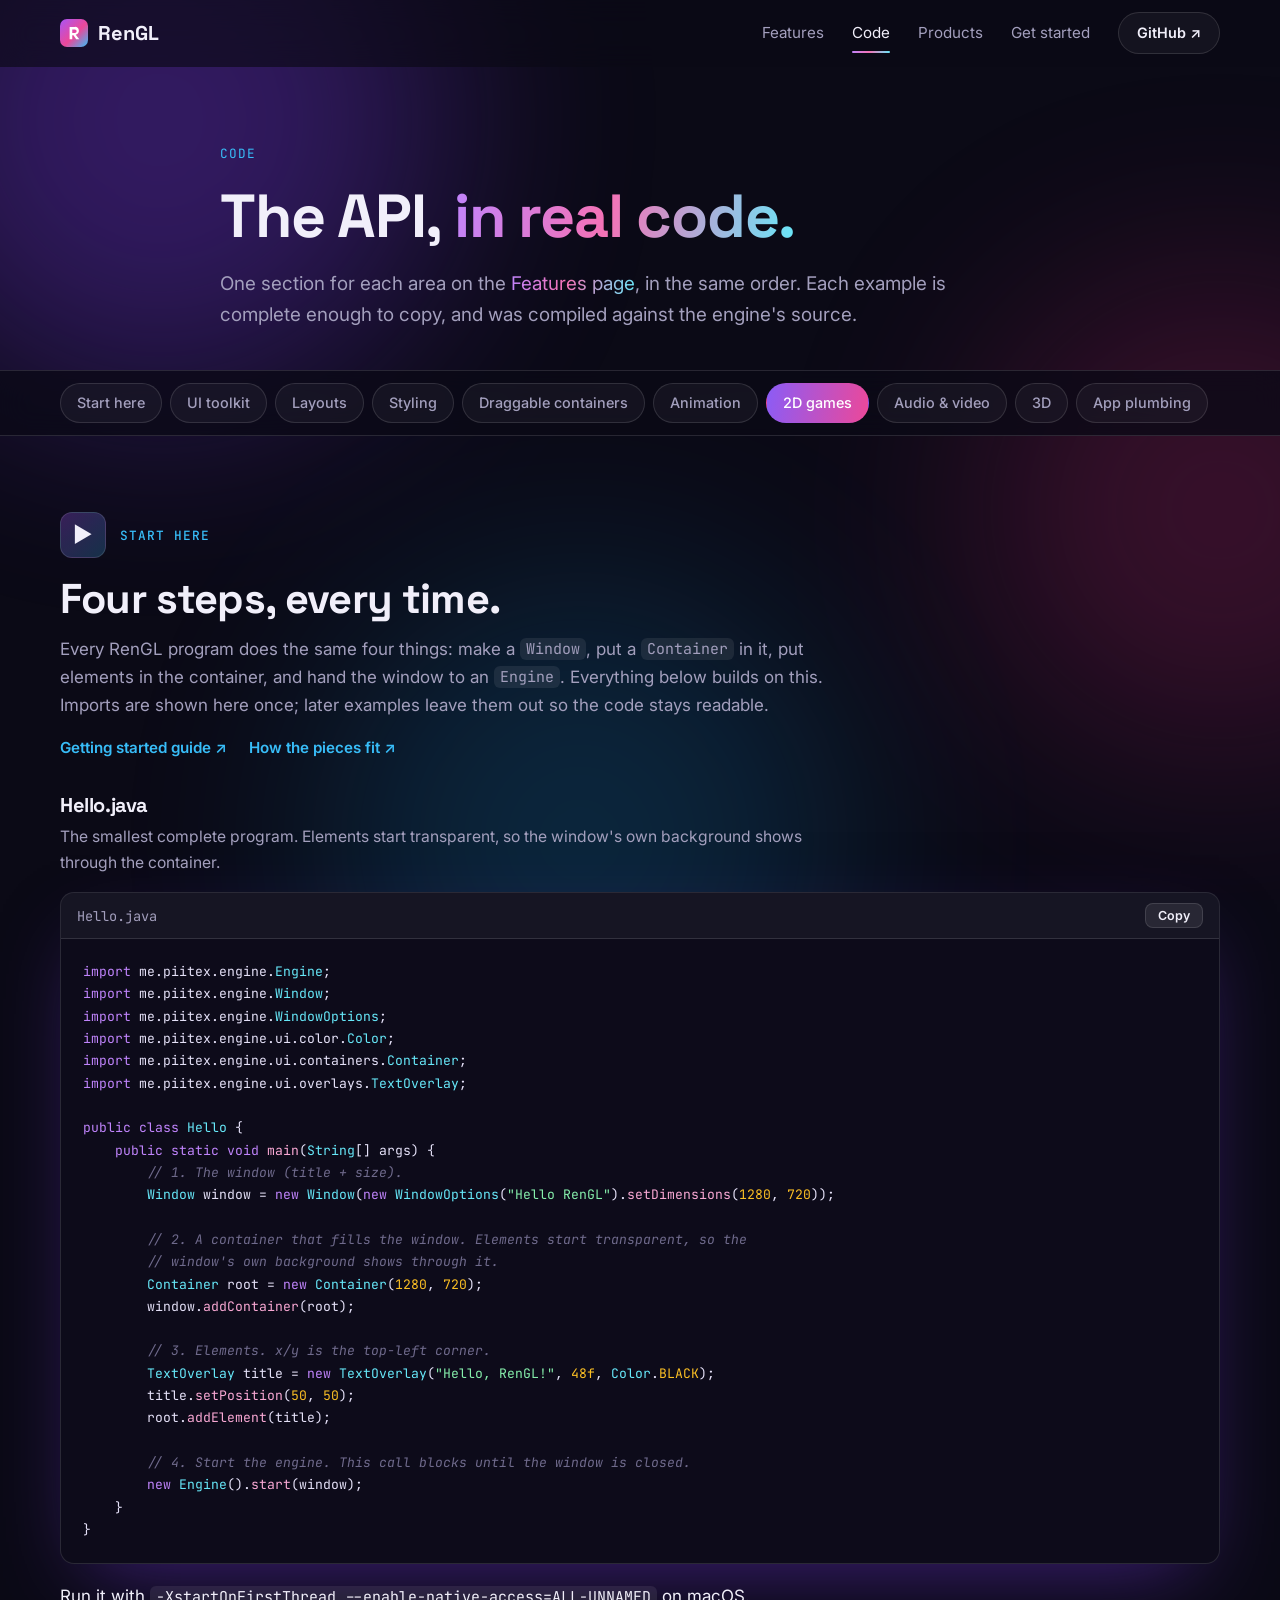
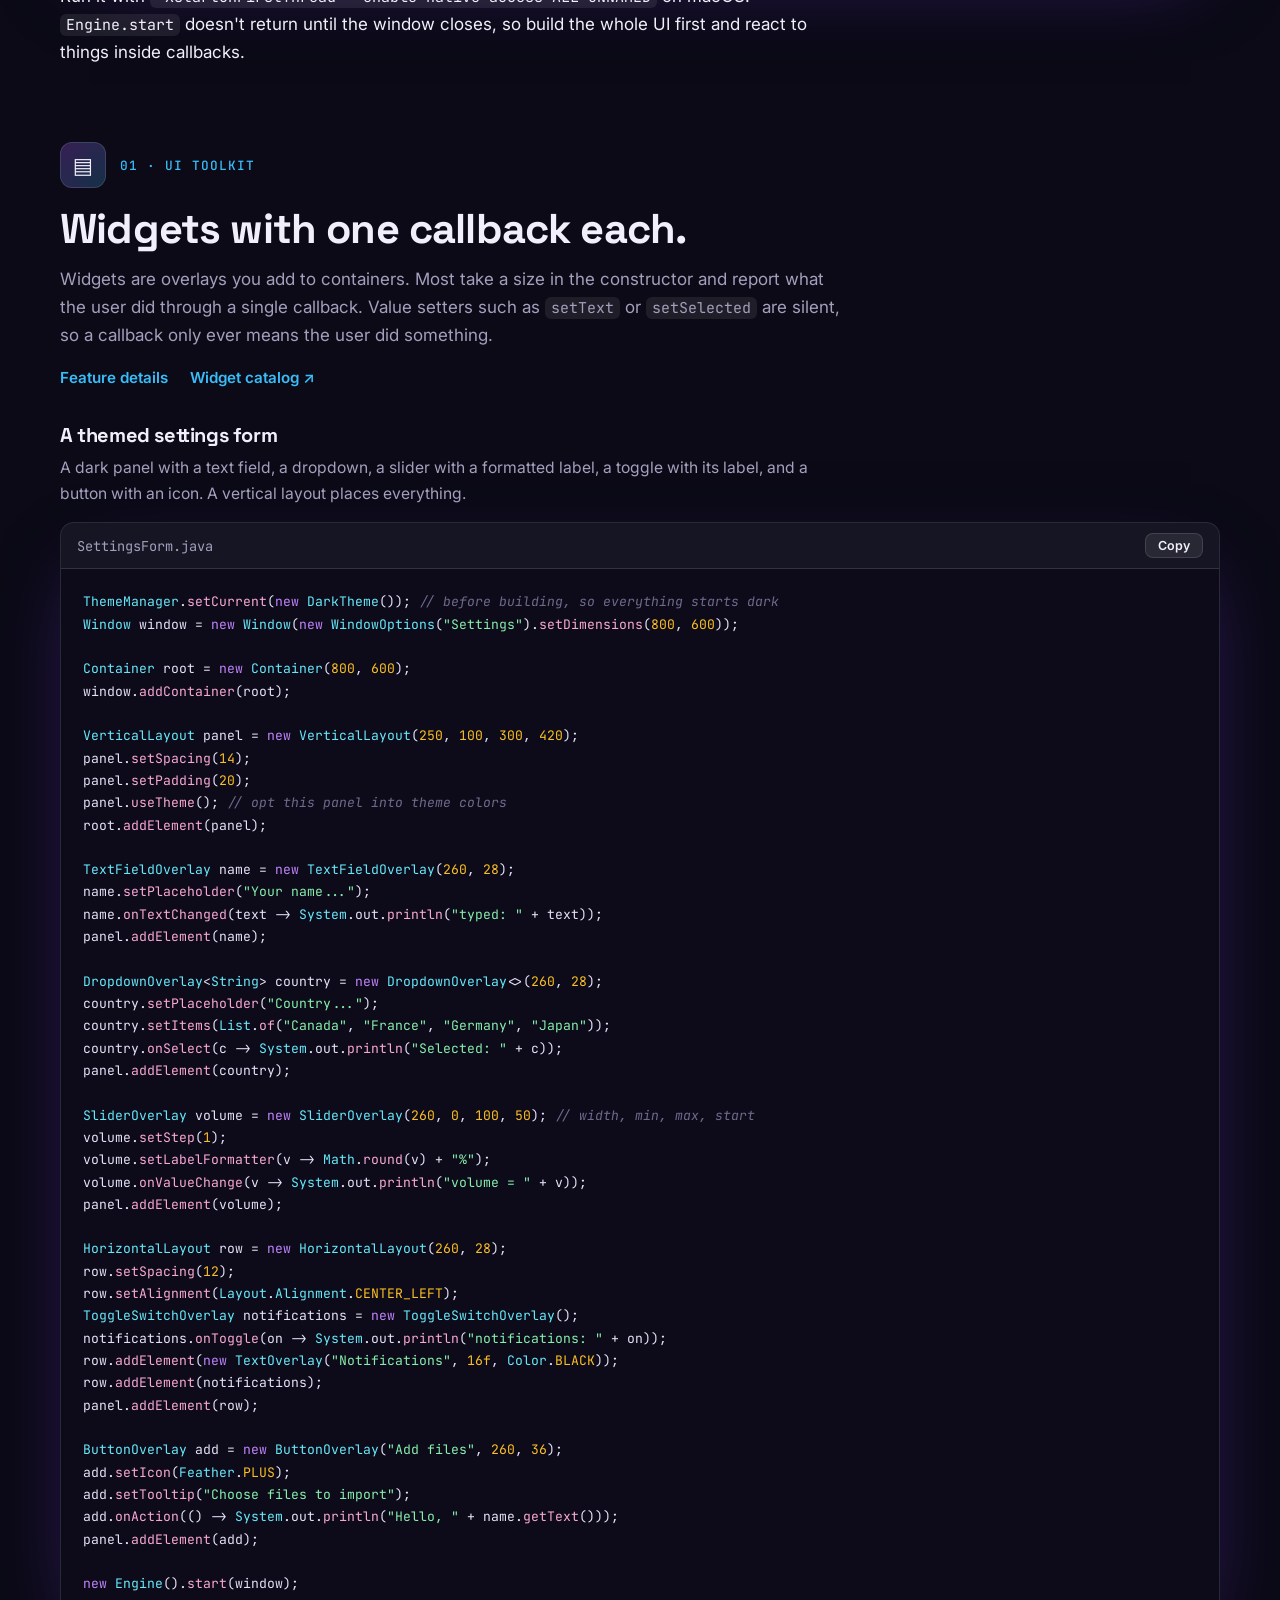
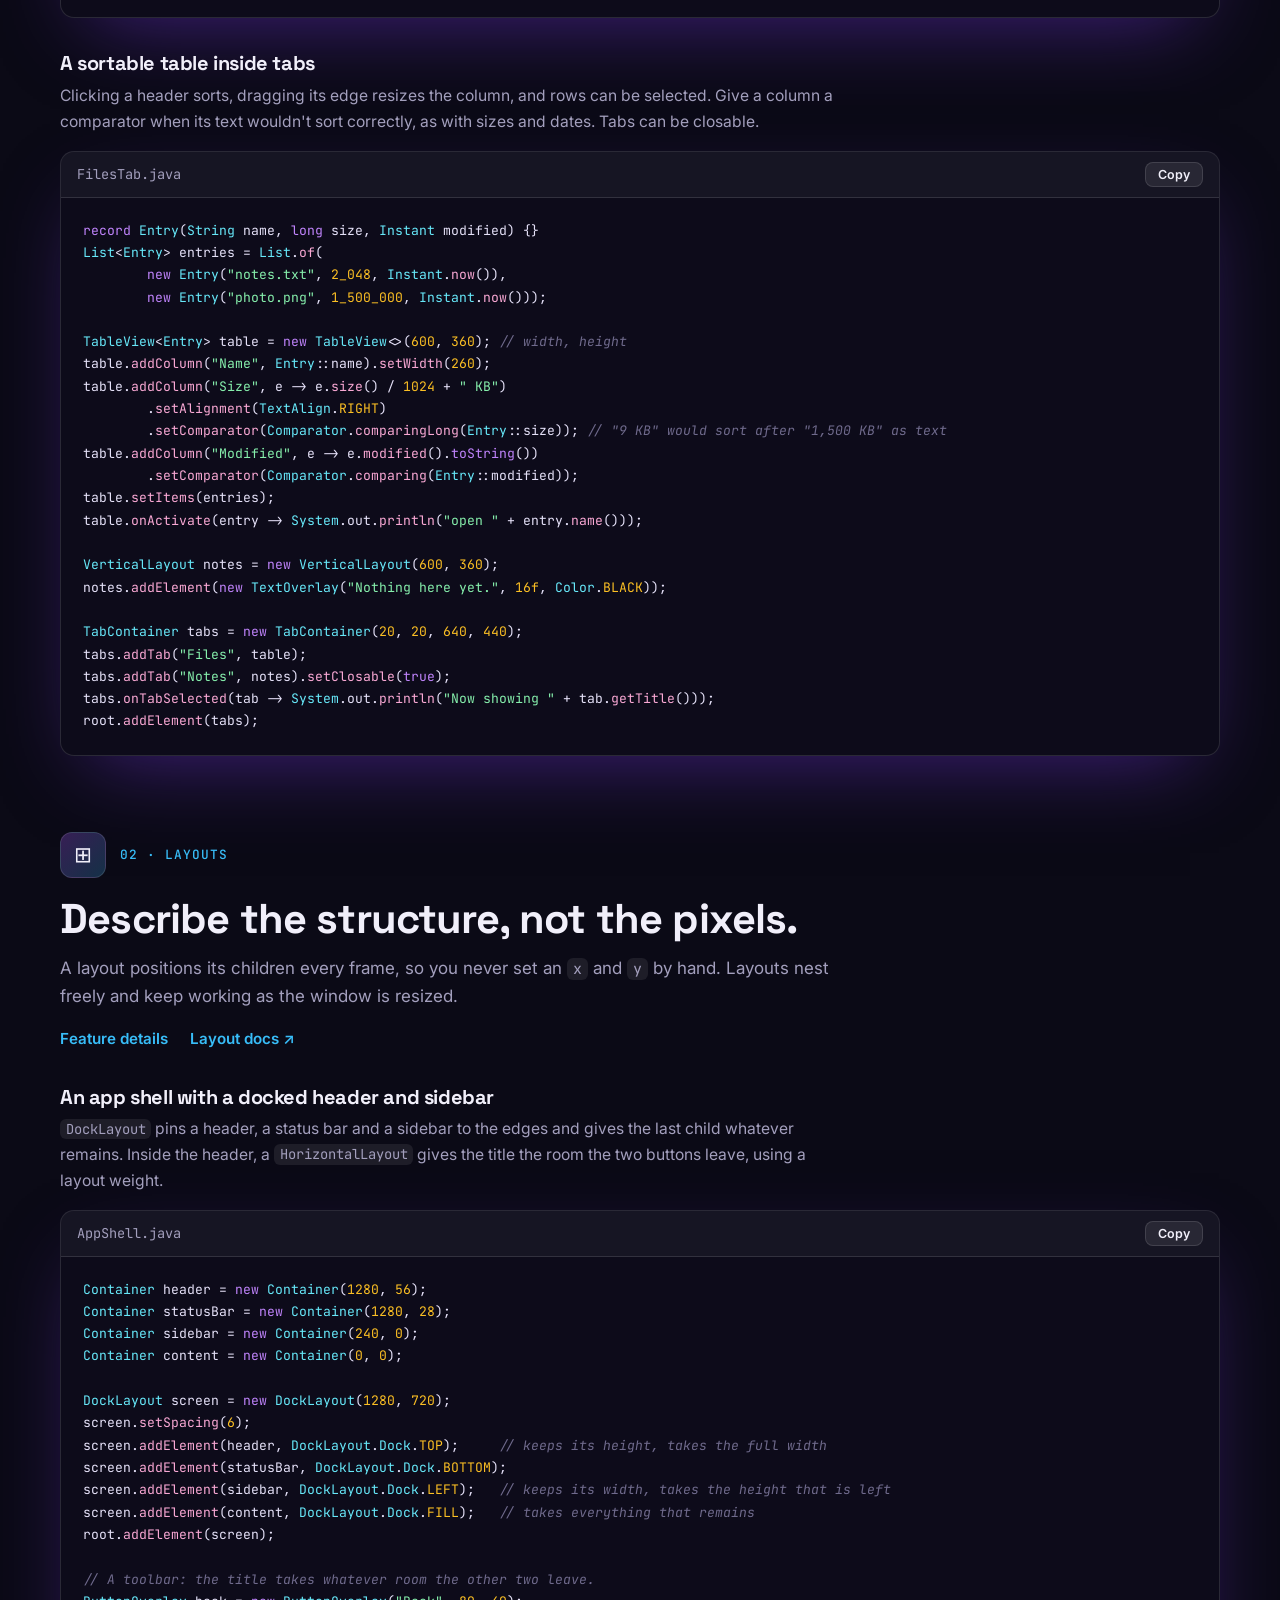
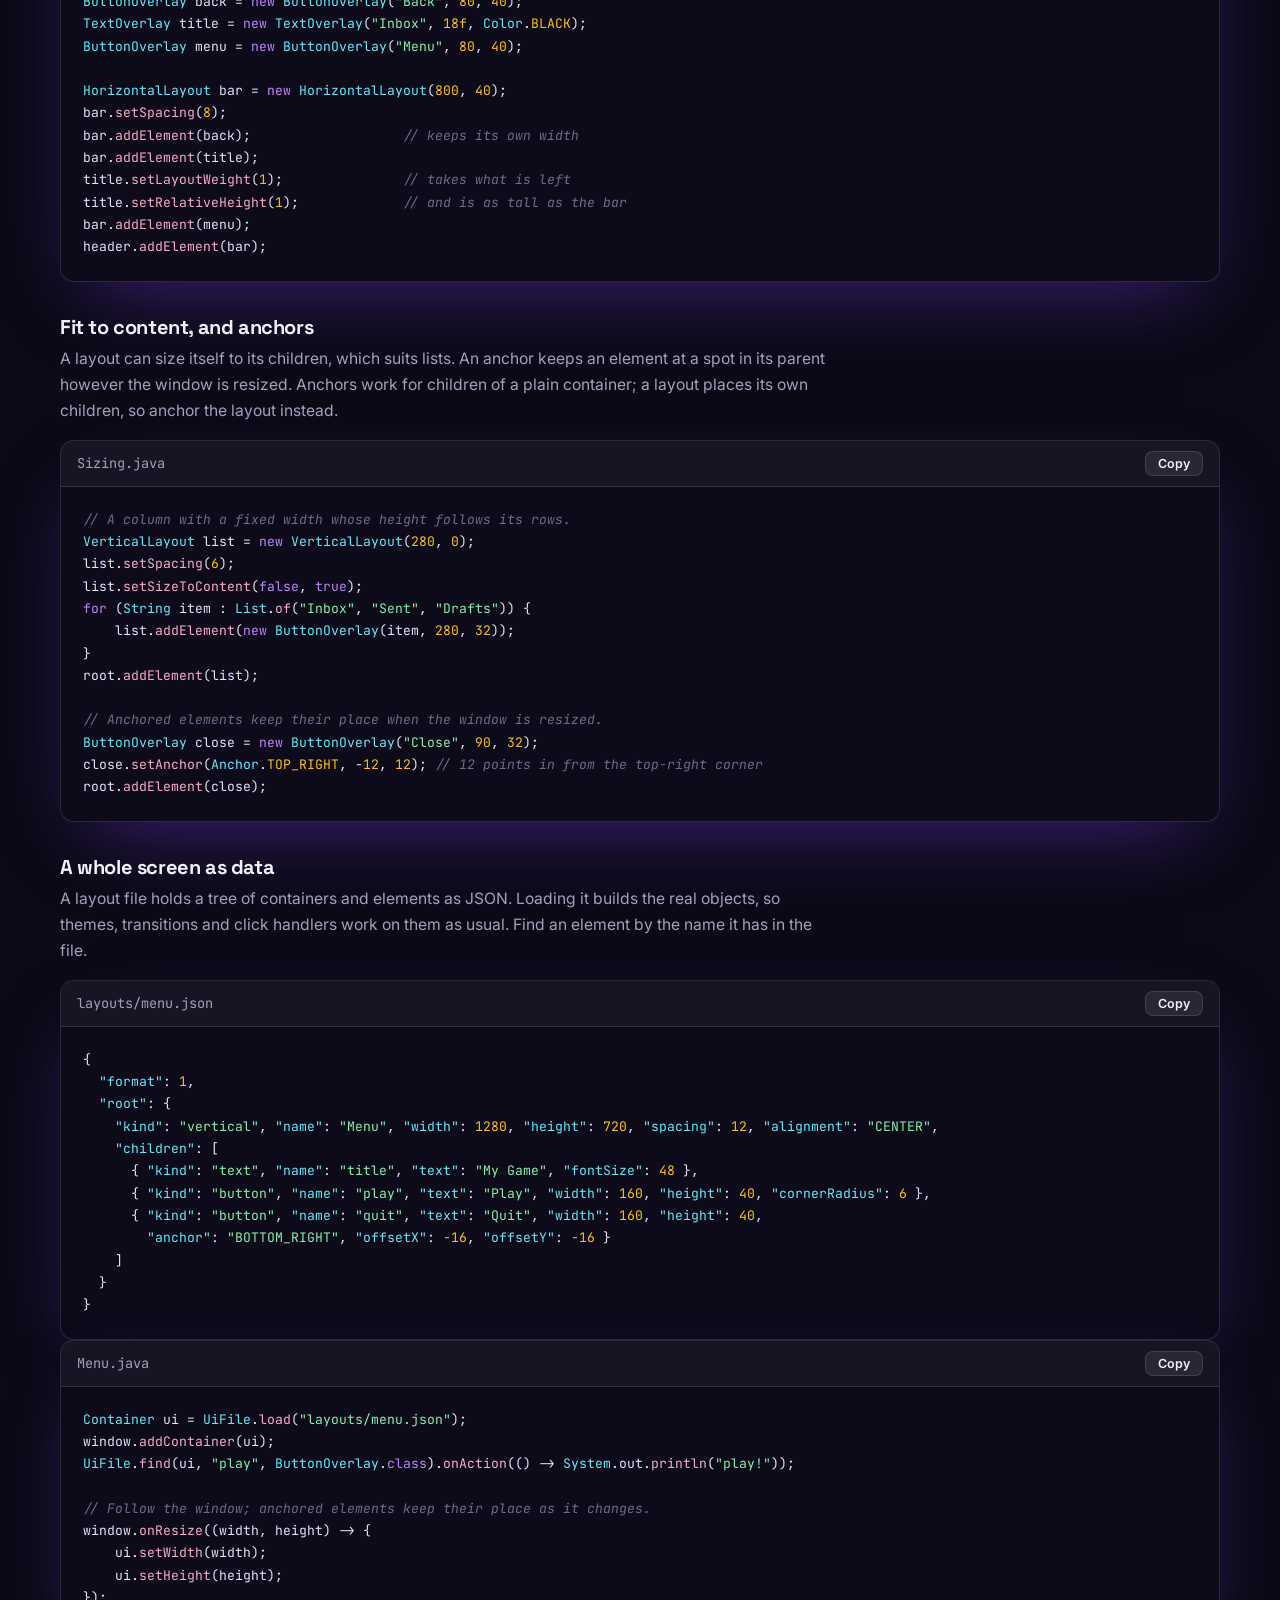
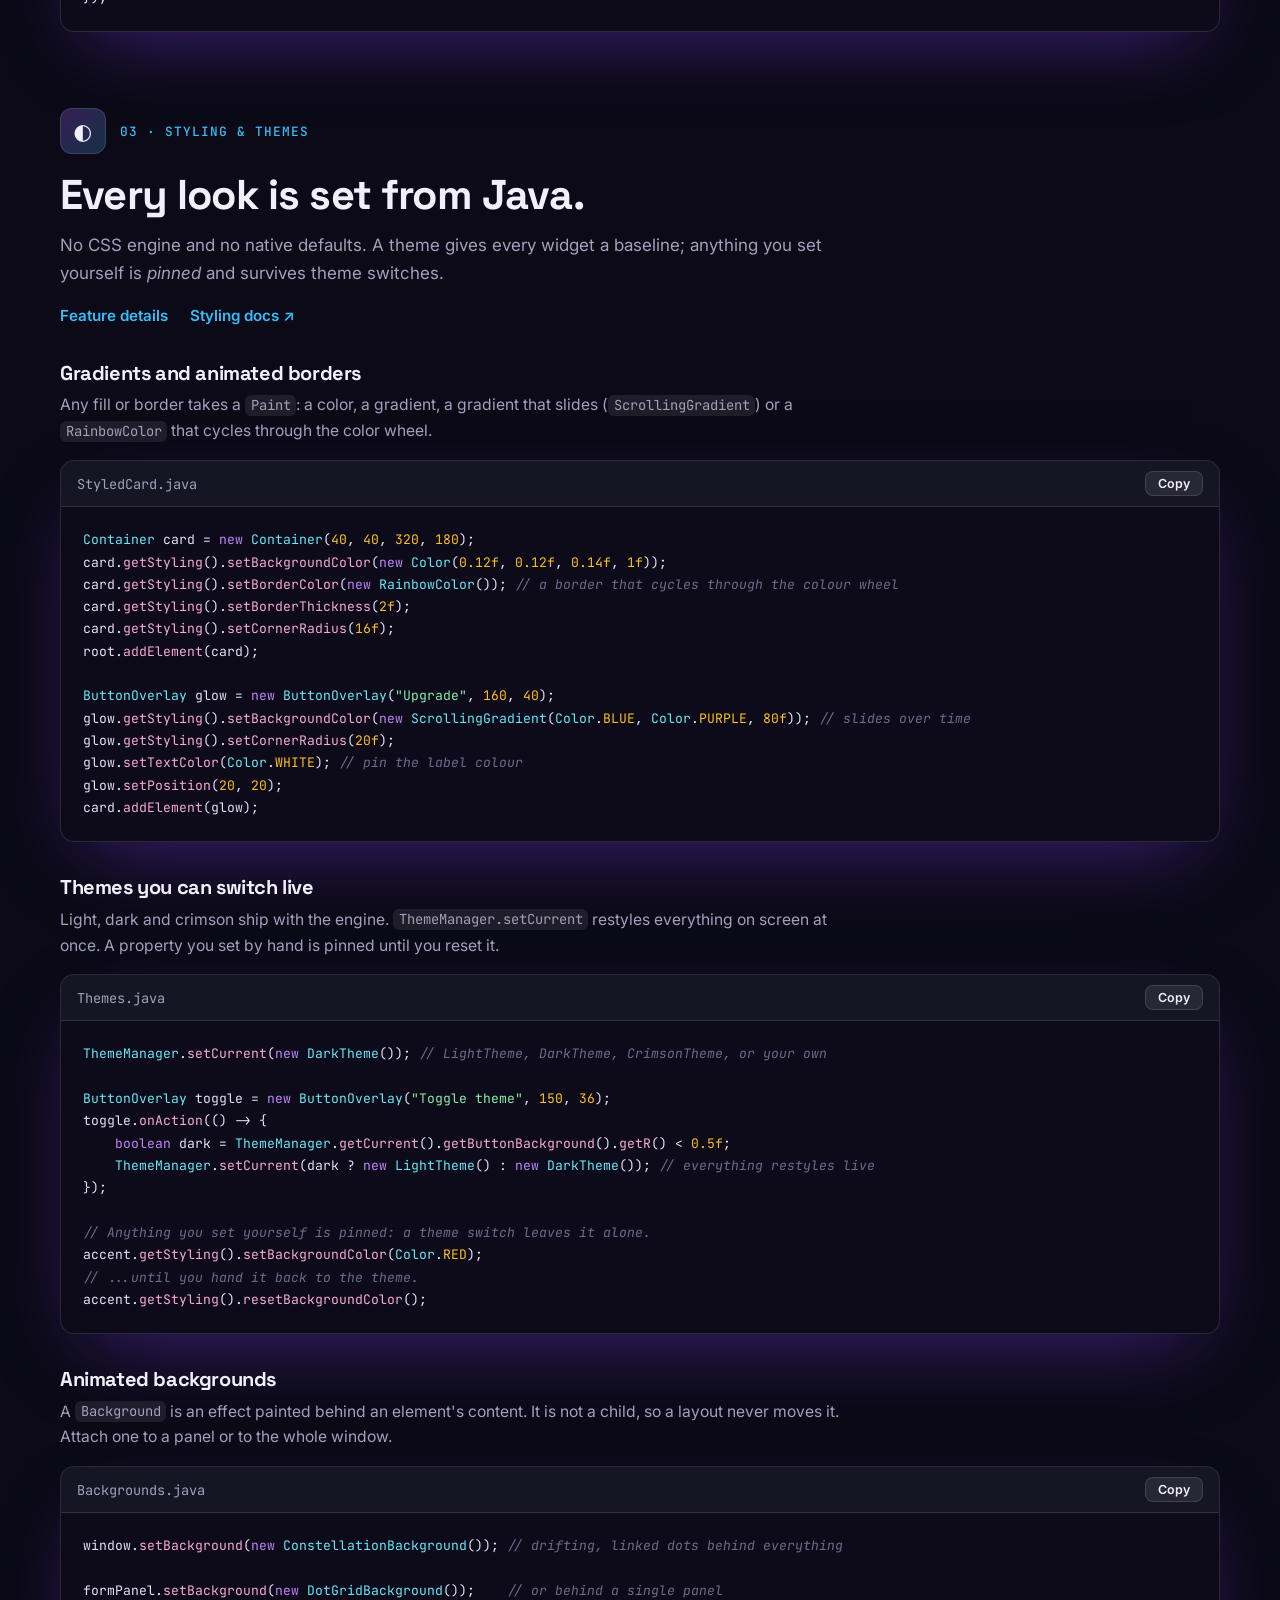
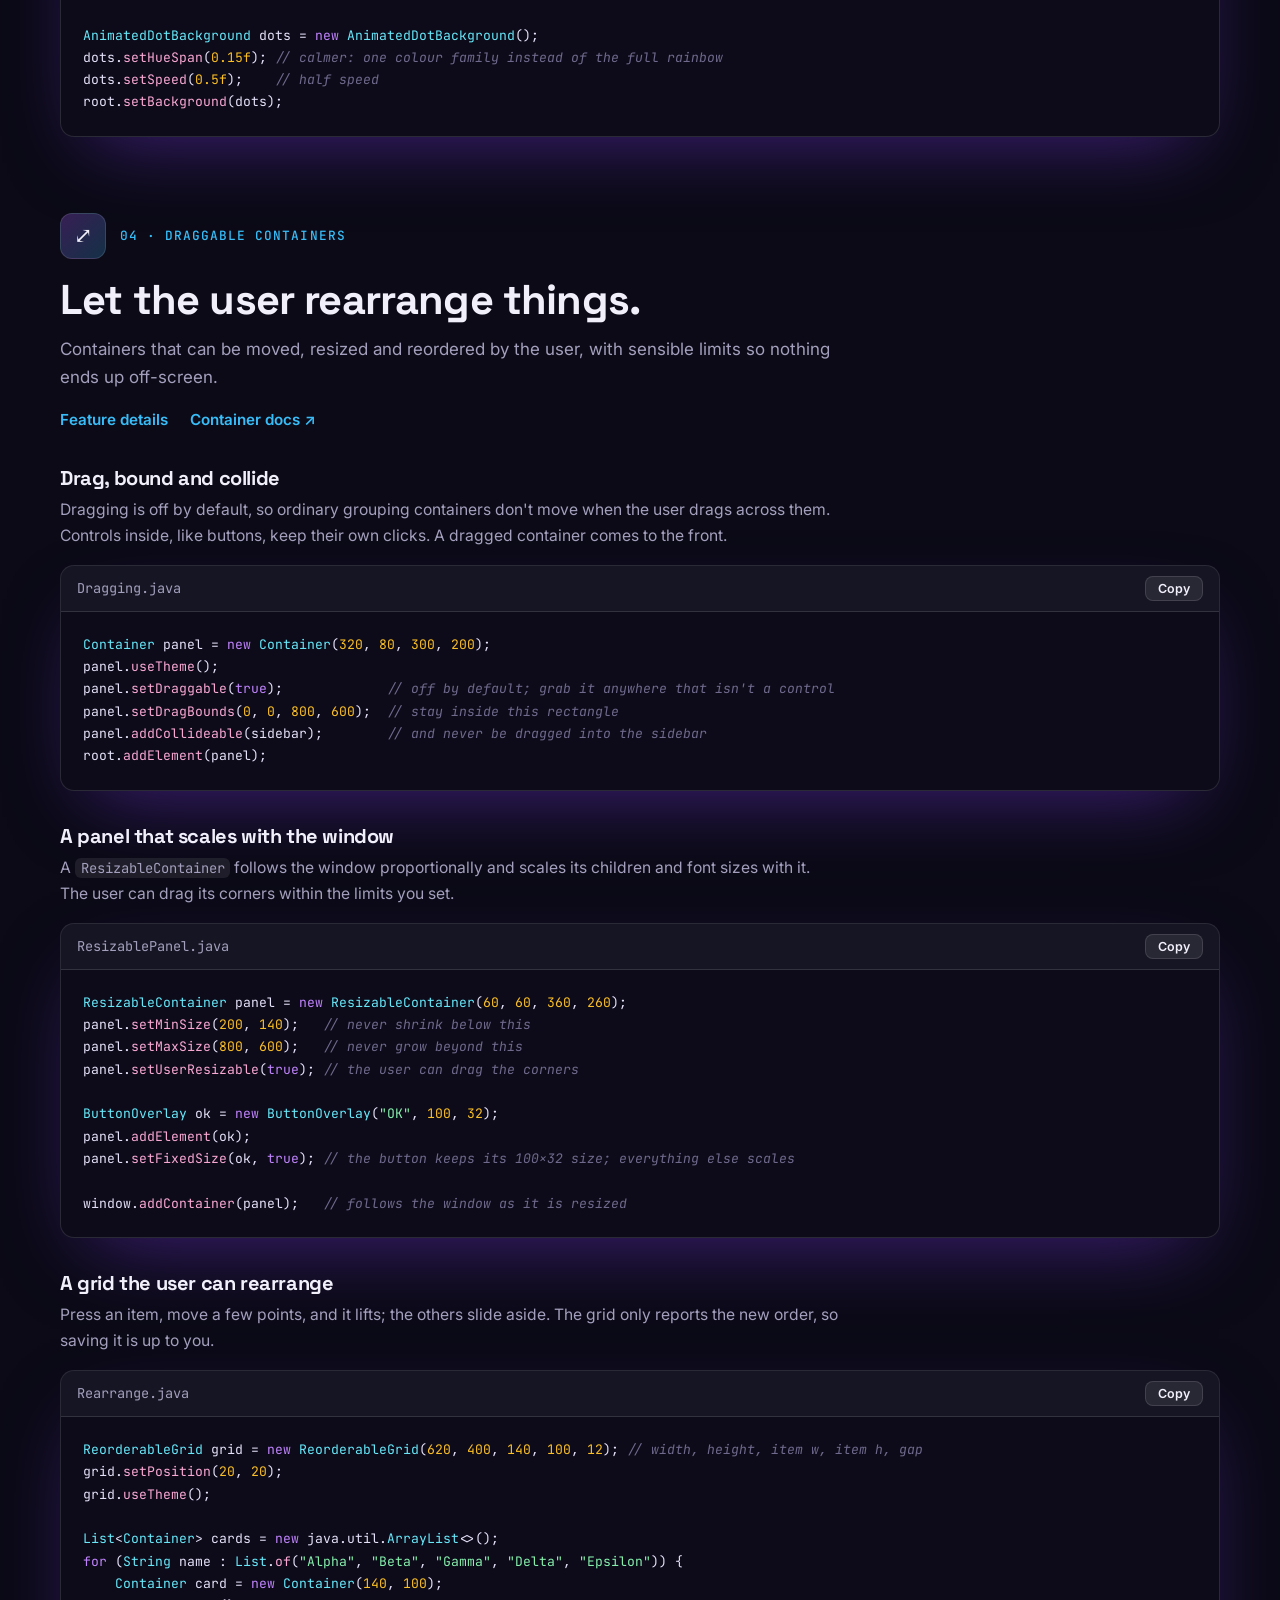
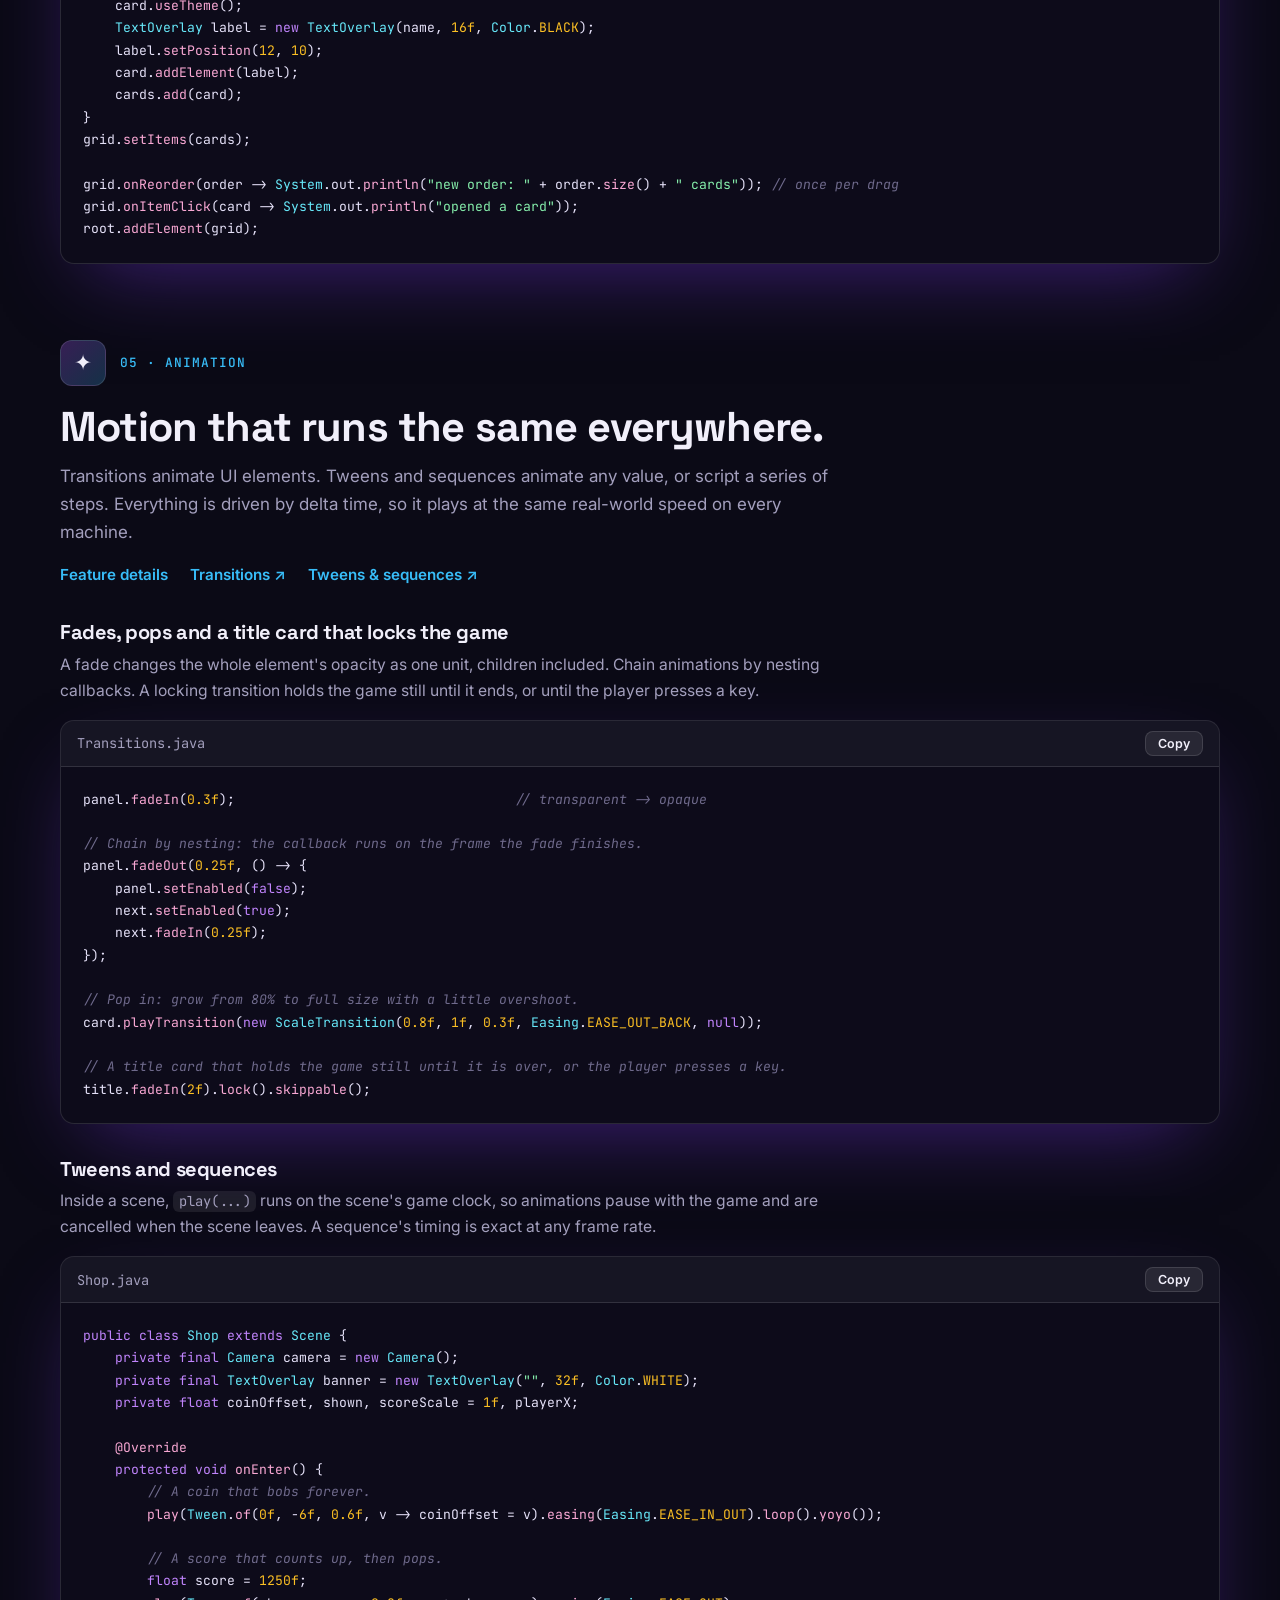
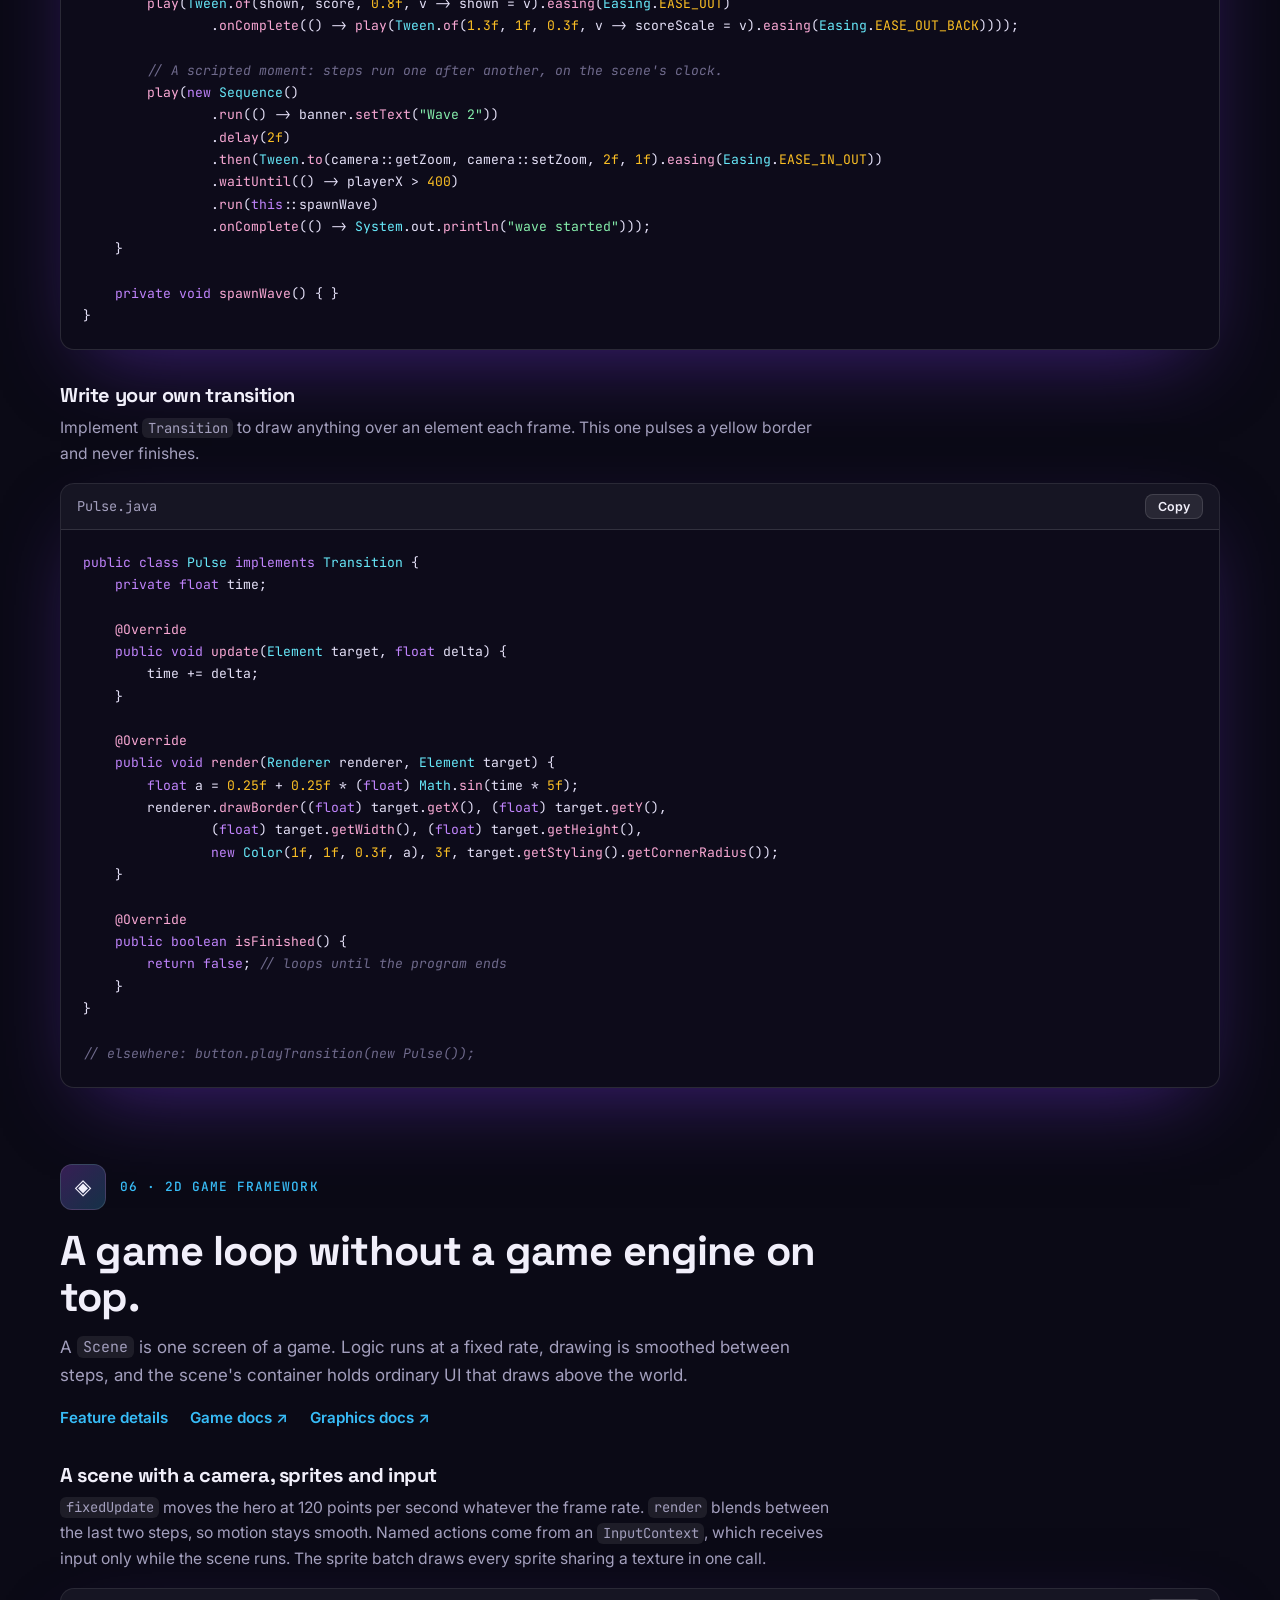
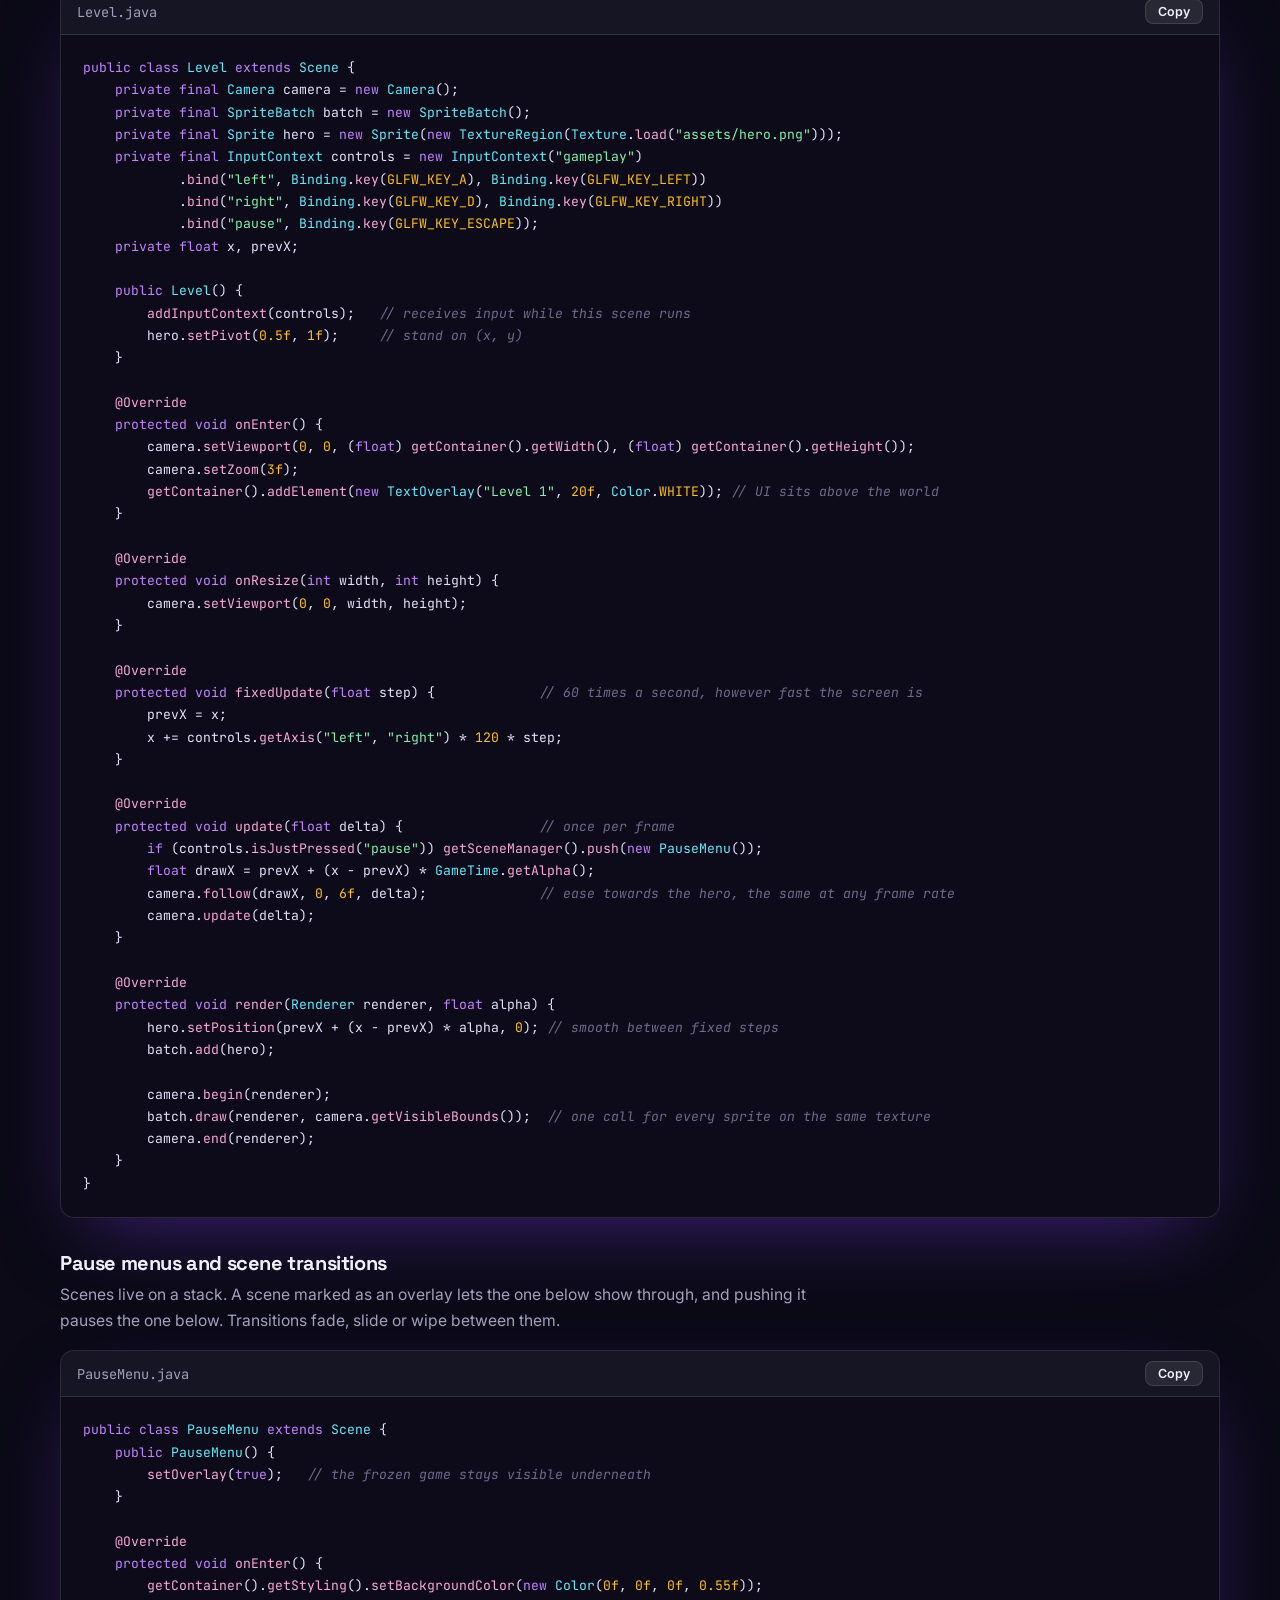
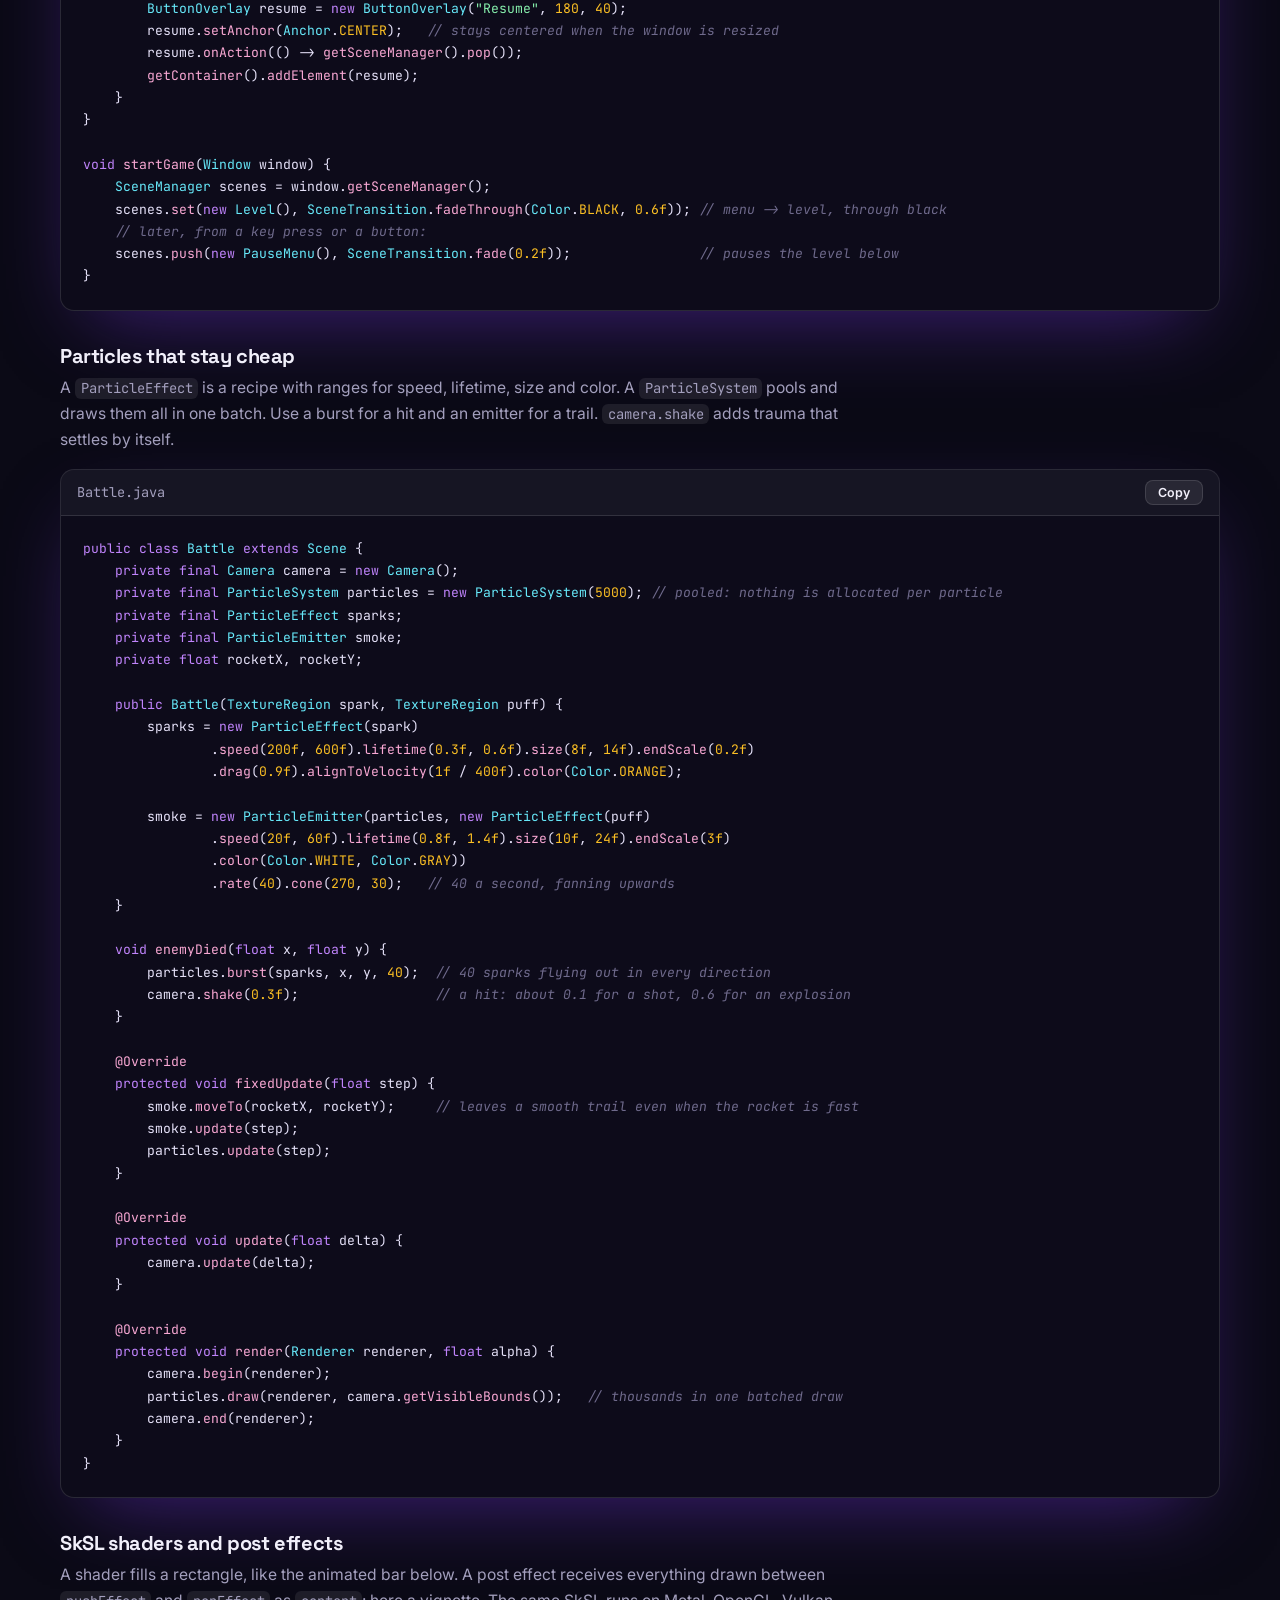
==== code.html @ 3e4c50c8 "Add RenGL website" ====
<!doctype html>
<html lang="en">
<head>
  <meta charset="utf-8">
  <meta name="viewport" content="width=device-width, initial-scale=1">
  <title>Code – RenGL</title>
  <meta name="description" content="Detailed Java examples for every RenGL feature: forms, layouts, styling, animation, 2D games, audio and video, 3D, physics and app plumbing.">
  <meta name="theme-color" content="#0b0a16">
  <meta property="og:title" content="RenGL code examples">
  <meta property="og:description" content="Copy-ready Java for every RenGL feature, in the same order as the Features page.">
  <meta property="og:image" content="assets/img/hero-poster.jpg">
  <link rel="icon" href="assets/favicon.svg" type="image/svg+xml">
  <link rel="preconnect" href="https://fonts.googleapis.com">
  <link rel="preconnect" href="https://fonts.gstatic.com" crossorigin>
  <link href="https://fonts.googleapis.com/css2?family=Inter:wght@400;500;600&family=Space+Grotesk:wght@500;600;700&family=JetBrains+Mono:wght@400;500&display=swap" rel="stylesheet">
  <link rel="stylesheet" href="css/style.css">
</head>
<body>
  <script src="js/layout.js"></script>
  <noscript><nav class="wrap noscript-nav"><a href="index.html">Home</a><a href="features.html">Features</a><a href="code.html">Code</a><a href="products.html">Products</a></nav></noscript>
  <div class="bg-glow" aria-hidden="true"><span></span><span></span><span></span></div>

  <main>
    <header class="wrap page-head reveal">
      <p class="eyebrow">Code</p>
      <h1>The API, <span class="grad">in real code.</span></h1>
      <p class="lead">One section for each area on the <a href="features.html" class="grad">Features page</a>, in the same order. Each example is complete enough to copy, and was compiled against the engine's source.</p>
    </header>

    <nav class="chipnav" aria-label="Jump to an example">
      <div class="wrap chips">
        <a href="#hello">Start here</a>
        <a href="#ui">UI toolkit</a>
        <a href="#layouts">Layouts</a>
        <a href="#styling">Styling</a>
        <a href="#containers">Draggable containers</a>
        <a href="#animation">Animation</a>
        <a href="#game">2D games</a>
        <a href="#media">Audio &amp; video</a>
        <a href="#3d">3D</a>
        <a href="#app">App plumbing</a>
      </div>
    </nav>

    <div class="wrap">

      <!-- 00 Hello -->
      <section class="doc-section" id="hello">
        <div class="doc-head reveal">
          <div class="feature-top"><span class="ico">▶</span><span class="feature-num">START HERE</span></div>
          <h2>Four steps, every time.</h2>
          <p>Every RenGL program does the same four things: make a <code>Window</code>, put a <code>Container</code> in it, put elements in the container, and hand the window to an <code>Engine</code>. Everything below builds on this. Imports are shown here once; later examples leave them out so the code stays readable.</p>
          <div class="doc-links">
            <a href="https://github.com/piitex/RenGL/blob/main/docs/getting-started.md" target="_blank" rel="noopener">Getting started guide ↗</a>
            <a href="https://github.com/piitex/RenGL/blob/main/docs/architecture.md" target="_blank" rel="noopener">How the pieces fit ↗</a>
          </div>
        </div>
        <div class="example">
          <h3>Hello.java</h3>
          <p class="ex-desc">The smallest complete program. Elements start transparent, so the window's own background shows through the container.</p>
          <div class="code reveal">
            <div class="code-bar"><span>Hello.java</span><button class="copy" type="button" data-copy="#hello-code">Copy</button></div>
<pre><code id="hello-code" class="language-java">import me.piitex.engine.Engine;
import me.piitex.engine.Window;
import me.piitex.engine.WindowOptions;
import me.piitex.engine.ui.color.Color;
import me.piitex.engine.ui.containers.Container;
import me.piitex.engine.ui.overlays.TextOverlay;

public class Hello {
    public static void main(String[] args) {
        // 1. The window (title + size).
        Window window = new Window(new WindowOptions("Hello RenGL").setDimensions(1280, 720));

        // 2. A container that fills the window. Elements start transparent, so the
        // window's own background shows through it.
        Container root = new Container(1280, 720);
        window.addContainer(root);

        // 3. Elements. x/y is the top-left corner.
        TextOverlay title = new TextOverlay("Hello, RenGL!", 48f, Color.BLACK);
        title.setPosition(50, 50);
        root.addElement(title);

        // 4. Start the engine. This call blocks until the window is closed.
        new Engine().start(window);
    }
}</code></pre>
          </div>
        </div>
        <p class="ex-desc" style="margin-top:18px;max-width:780px">Run it with <code>-XstartOnFirstThread --enable-native-access=ALL-UNNAMED</code> on macOS. <code>Engine.start</code> doesn't return until the window closes, so build the whole UI first and react to things inside callbacks.</p>
      </section>

      <!-- 01 UI -->
      <section class="doc-section" id="ui">
        <div class="doc-head reveal">
          <div class="feature-top"><span class="ico">▤</span><span class="feature-num">01 · UI TOOLKIT</span></div>
          <h2>Widgets with one callback each.</h2>
          <p>Widgets are overlays you add to containers. Most take a size in the constructor and report what the user did through a single callback. Value setters such as <code>setText</code> or <code>setSelected</code> are silent, so a callback only ever means the user did something.</p>
          <div class="doc-links">
            <a href="features.html#ui">Feature details</a>
            <a href="https://github.com/piitex/RenGL/blob/main/docs/overlays/README.md" target="_blank" rel="noopener">Widget catalog ↗</a>
          </div>
        </div>
        <div class="example">
          <h3>A themed settings form</h3>
          <p class="ex-desc">A dark panel with a text field, a dropdown, a slider with a formatted label, a toggle with its label, and a button with an icon. A vertical layout places everything.</p>
          <div class="code reveal">
            <div class="code-bar"><span>SettingsForm.java</span><button class="copy" type="button" data-copy="#ui_form">Copy</button></div>
<pre><code id="ui_form" class="language-java">ThemeManager.setCurrent(new DarkTheme()); // before building, so everything starts dark
Window window = new Window(new WindowOptions("Settings").setDimensions(800, 600));

Container root = new Container(800, 600);
window.addContainer(root);

VerticalLayout panel = new VerticalLayout(250, 100, 300, 420);
panel.setSpacing(14);
panel.setPadding(20);
panel.useTheme(); // opt this panel into theme colors
root.addElement(panel);

TextFieldOverlay name = new TextFieldOverlay(260, 28);
name.setPlaceholder("Your name...");
name.onTextChanged(text -&gt; System.out.println("typed: " + text));
panel.addElement(name);

DropdownOverlay&lt;String&gt; country = new DropdownOverlay&lt;&gt;(260, 28);
country.setPlaceholder("Country...");
country.setItems(List.of("Canada", "France", "Germany", "Japan"));
country.onSelect(c -&gt; System.out.println("Selected: " + c));
panel.addElement(country);

SliderOverlay volume = new SliderOverlay(260, 0, 100, 50); // width, min, max, start
volume.setStep(1);
volume.setLabelFormatter(v -&gt; Math.round(v) + "%");
volume.onValueChange(v -&gt; System.out.println("volume = " + v));
panel.addElement(volume);

HorizontalLayout row = new HorizontalLayout(260, 28);
row.setSpacing(12);
row.setAlignment(Layout.Alignment.CENTER_LEFT);
ToggleSwitchOverlay notifications = new ToggleSwitchOverlay();
notifications.onToggle(on -&gt; System.out.println("notifications: " + on));
row.addElement(new TextOverlay("Notifications", 16f, Color.BLACK));
row.addElement(notifications);
panel.addElement(row);

ButtonOverlay add = new ButtonOverlay("Add files", 260, 36);
add.setIcon(Feather.PLUS);
add.setTooltip("Choose files to import");
add.onAction(() -&gt; System.out.println("Hello, " + name.getText()));
panel.addElement(add);

new Engine().start(window);</code></pre>
          </div>
        </div>
        <div class="example">
          <h3>A sortable table inside tabs</h3>
          <p class="ex-desc">Clicking a header sorts, dragging its edge resizes the column, and rows can be selected. Give a column a comparator when its text wouldn't sort correctly, as with sizes and dates. Tabs can be closable.</p>
          <div class="code reveal">
            <div class="code-bar"><span>FilesTab.java</span><button class="copy" type="button" data-copy="#ui_table">Copy</button></div>
<pre><code id="ui_table" class="language-java">record Entry(String name, long size, Instant modified) {}
List&lt;Entry&gt; entries = List.of(
        new Entry("notes.txt", 2_048, Instant.now()),
        new Entry("photo.png", 1_500_000, Instant.now()));

TableView&lt;Entry&gt; table = new TableView&lt;&gt;(600, 360); // width, height
table.addColumn("Name", Entry::name).setWidth(260);
table.addColumn("Size", e -&gt; e.size() / 1024 + " KB")
        .setAlignment(TextAlign.RIGHT)
        .setComparator(Comparator.comparingLong(Entry::size)); // "9 KB" would sort after "1,500 KB" as text
table.addColumn("Modified", e -&gt; e.modified().toString())
        .setComparator(Comparator.comparing(Entry::modified));
table.setItems(entries);
table.onActivate(entry -&gt; System.out.println("open " + entry.name()));

VerticalLayout notes = new VerticalLayout(600, 360);
notes.addElement(new TextOverlay("Nothing here yet.", 16f, Color.BLACK));

TabContainer tabs = new TabContainer(20, 20, 640, 440);
tabs.addTab("Files", table);
tabs.addTab("Notes", notes).setClosable(true);
tabs.onTabSelected(tab -&gt; System.out.println("Now showing " + tab.getTitle()));
root.addElement(tabs);</code></pre>
          </div>
        </div>
      </section>

      <!-- 02 Layouts -->
      <section class="doc-section" id="layouts">
        <div class="doc-head reveal">
          <div class="feature-top"><span class="ico">⊞</span><span class="feature-num">02 · LAYOUTS</span></div>
          <h2>Describe the structure, not the pixels.</h2>
          <p>A layout positions its children every frame, so you never set an <code>x</code> and <code>y</code> by hand. Layouts nest freely and keep working as the window is resized.</p>
          <div class="doc-links">
            <a href="features.html#layouts">Feature details</a>
            <a href="https://github.com/piitex/RenGL/blob/main/docs/layouts/README.md" target="_blank" rel="noopener">Layout docs ↗</a>
          </div>
        </div>
        <div class="example">
          <h3>An app shell with a docked header and sidebar</h3>
          <p class="ex-desc"><code>DockLayout</code> pins a header, a status bar and a sidebar to the edges and gives the last child whatever remains. Inside the header, a <code>HorizontalLayout</code> gives the title the room the two buttons leave, using a layout weight.</p>
          <div class="code reveal">
            <div class="code-bar"><span>AppShell.java</span><button class="copy" type="button" data-copy="#layouts_dock">Copy</button></div>
<pre><code id="layouts_dock" class="language-java">Container header = new Container(1280, 56);
Container statusBar = new Container(1280, 28);
Container sidebar = new Container(240, 0);
Container content = new Container(0, 0);

DockLayout screen = new DockLayout(1280, 720);
screen.setSpacing(6);
screen.addElement(header, DockLayout.Dock.TOP);     // keeps its height, takes the full width
screen.addElement(statusBar, DockLayout.Dock.BOTTOM);
screen.addElement(sidebar, DockLayout.Dock.LEFT);   // keeps its width, takes the height that is left
screen.addElement(content, DockLayout.Dock.FILL);   // takes everything that remains
root.addElement(screen);

// A toolbar: the title takes whatever room the other two leave.
ButtonOverlay back = new ButtonOverlay("Back", 80, 40);
TextOverlay title = new TextOverlay("Inbox", 18f, Color.BLACK);
ButtonOverlay menu = new ButtonOverlay("Menu", 80, 40);

HorizontalLayout bar = new HorizontalLayout(800, 40);
bar.setSpacing(8);
bar.addElement(back);                   // keeps its own width
bar.addElement(title);
title.setLayoutWeight(1);               // takes what is left
title.setRelativeHeight(1);             // and is as tall as the bar
bar.addElement(menu);
header.addElement(bar);</code></pre>
          </div>
        </div>
        <div class="example">
          <h3>Fit to content, and anchors</h3>
          <p class="ex-desc">A layout can size itself to its children, which suits lists. An anchor keeps an element at a spot in its parent however the window is resized. Anchors work for children of a plain container; a layout places its own children, so anchor the layout instead.</p>
          <div class="code reveal">
            <div class="code-bar"><span>Sizing.java</span><button class="copy" type="button" data-copy="#layouts_sizing">Copy</button></div>
<pre><code id="layouts_sizing" class="language-java">// A column with a fixed width whose height follows its rows.
VerticalLayout list = new VerticalLayout(280, 0);
list.setSpacing(6);
list.setSizeToContent(false, true);
for (String item : List.of("Inbox", "Sent", "Drafts")) {
    list.addElement(new ButtonOverlay(item, 280, 32));
}
root.addElement(list);

// Anchored elements keep their place when the window is resized.
ButtonOverlay close = new ButtonOverlay("Close", 90, 32);
close.setAnchor(Anchor.TOP_RIGHT, -12, 12); // 12 points in from the top-right corner
root.addElement(close);</code></pre>
          </div>
        </div>
        <div class="example">
          <h3>A whole screen as data</h3>
          <p class="ex-desc">A layout file holds a tree of containers and elements as JSON. Loading it builds the real objects, so themes, transitions and click handlers work on them as usual. Find an element by the name it has in the file.</p>
          <div class="code reveal">
            <div class="code-bar"><span>layouts/menu.json</span><button class="copy" type="button" data-copy="#menu-json">Copy</button></div>
<pre><code id="menu-json" class="language-json">{
  "format": 1,
  "root": {
    "kind": "vertical", "name": "Menu", "width": 1280, "height": 720, "spacing": 12, "alignment": "CENTER",
    "children": [
      { "kind": "text", "name": "title", "text": "My Game", "fontSize": 48 },
      { "kind": "button", "name": "play", "text": "Play", "width": 160, "height": 40, "cornerRadius": 6 },
      { "kind": "button", "name": "quit", "text": "Quit", "width": 160, "height": 40,
        "anchor": "BOTTOM_RIGHT", "offsetX": -16, "offsetY": -16 }
    ]
  }
}</code></pre>
          </div>
          <div class="code reveal">
            <div class="code-bar"><span>Menu.java</span><button class="copy" type="button" data-copy="#layouts_file">Copy</button></div>
<pre><code id="layouts_file" class="language-java">Container ui = UiFile.load("layouts/menu.json");
window.addContainer(ui);
UiFile.find(ui, "play", ButtonOverlay.class).onAction(() -&gt; System.out.println("play!"));

// Follow the window; anchored elements keep their place as it changes.
window.onResize((width, height) -&gt; {
    ui.setWidth(width);
    ui.setHeight(height);
});</code></pre>
          </div>
        </div>
      </section>

      <!-- 03 Styling -->
      <section class="doc-section" id="styling">
        <div class="doc-head reveal">
          <div class="feature-top"><span class="ico">◐</span><span class="feature-num">03 · STYLING &amp; THEMES</span></div>
          <h2>Every look is set from Java.</h2>
          <p>No CSS engine and no native defaults. A theme gives every widget a baseline; anything you set yourself is <em>pinned</em> and survives theme switches.</p>
          <div class="doc-links">
            <a href="features.html#styling">Feature details</a>
            <a href="https://github.com/piitex/RenGL/blob/main/docs/styling/README.md" target="_blank" rel="noopener">Styling docs ↗</a>
          </div>
        </div>
        <div class="example">
          <h3>Gradients and animated borders</h3>
          <p class="ex-desc">Any fill or border takes a <code>Paint</code>: a color, a gradient, a gradient that slides (<code>ScrollingGradient</code>) or a <code>RainbowColor</code> that cycles through the color wheel.</p>
          <div class="code reveal">
            <div class="code-bar"><span>StyledCard.java</span><button class="copy" type="button" data-copy="#styling_panel">Copy</button></div>
<pre><code id="styling_panel" class="language-java">Container card = new Container(40, 40, 320, 180);
card.getStyling().setBackgroundColor(new Color(0.12f, 0.12f, 0.14f, 1f));
card.getStyling().setBorderColor(new RainbowColor()); // a border that cycles through the colour wheel
card.getStyling().setBorderThickness(2f);
card.getStyling().setCornerRadius(16f);
root.addElement(card);

ButtonOverlay glow = new ButtonOverlay("Upgrade", 160, 40);
glow.getStyling().setBackgroundColor(new ScrollingGradient(Color.BLUE, Color.PURPLE, 80f)); // slides over time
glow.getStyling().setCornerRadius(20f);
glow.setTextColor(Color.WHITE); // pin the label colour
glow.setPosition(20, 20);
card.addElement(glow);</code></pre>
          </div>
        </div>
        <div class="example">
          <h3>Themes you can switch live</h3>
          <p class="ex-desc">Light, dark and crimson ship with the engine. <code>ThemeManager.setCurrent</code> restyles everything on screen at once. A property you set by hand is pinned until you reset it.</p>
          <div class="code reveal">
            <div class="code-bar"><span>Themes.java</span><button class="copy" type="button" data-copy="#styling_theme">Copy</button></div>
<pre><code id="styling_theme" class="language-java">ThemeManager.setCurrent(new DarkTheme()); // LightTheme, DarkTheme, CrimsonTheme, or your own

ButtonOverlay toggle = new ButtonOverlay("Toggle theme", 150, 36);
toggle.onAction(() -&gt; {
    boolean dark = ThemeManager.getCurrent().getButtonBackground().getR() &lt; 0.5f;
    ThemeManager.setCurrent(dark ? new LightTheme() : new DarkTheme()); // everything restyles live
});

// Anything you set yourself is pinned: a theme switch leaves it alone.
accent.getStyling().setBackgroundColor(Color.RED);
// ...until you hand it back to the theme.
accent.getStyling().resetBackgroundColor();</code></pre>
          </div>
        </div>
        <div class="example">
          <h3>Animated backgrounds</h3>
          <p class="ex-desc">A <code>Background</code> is an effect painted behind an element's content. It is not a child, so a layout never moves it. Attach one to a panel or to the whole window.</p>
          <div class="code reveal">
            <div class="code-bar"><span>Backgrounds.java</span><button class="copy" type="button" data-copy="#styling_background">Copy</button></div>
<pre><code id="styling_background" class="language-java">window.setBackground(new ConstellationBackground()); // drifting, linked dots behind everything

formPanel.setBackground(new DotGridBackground());    // or behind a single panel

AnimatedDotBackground dots = new AnimatedDotBackground();
dots.setHueSpan(0.15f); // calmer: one colour family instead of the full rainbow
dots.setSpeed(0.5f);    // half speed
root.setBackground(dots);</code></pre>
          </div>
        </div>
      </section>

      <!-- 04 Containers -->
      <section class="doc-section" id="containers">
        <div class="doc-head reveal">
          <div class="feature-top"><span class="ico">⤢</span><span class="feature-num">04 · DRAGGABLE CONTAINERS</span></div>
          <h2>Let the user rearrange things.</h2>
          <p>Containers that can be moved, resized and reordered by the user, with sensible limits so nothing ends up off-screen.</p>
          <div class="doc-links">
            <a href="features.html#containers">Feature details</a>
            <a href="https://github.com/piitex/RenGL/blob/main/docs/containers/README.md" target="_blank" rel="noopener">Container docs ↗</a>
          </div>
        </div>
        <div class="example">
          <h3>Drag, bound and collide</h3>
          <p class="ex-desc">Dragging is off by default, so ordinary grouping containers don't move when the user drags across them. Controls inside, like buttons, keep their own clicks. A dragged container comes to the front.</p>
          <div class="code reveal">
            <div class="code-bar"><span>Dragging.java</span><button class="copy" type="button" data-copy="#containers_drag">Copy</button></div>
<pre><code id="containers_drag" class="language-java">Container panel = new Container(320, 80, 300, 200);
panel.useTheme();
panel.setDraggable(true);             // off by default; grab it anywhere that isn't a control
panel.setDragBounds(0, 0, 800, 600);  // stay inside this rectangle
panel.addCollideable(sidebar);        // and never be dragged into the sidebar
root.addElement(panel);</code></pre>
          </div>
        </div>
        <div class="example">
          <h3>A panel that scales with the window</h3>
          <p class="ex-desc">A <code>ResizableContainer</code> follows the window proportionally and scales its children and font sizes with it. The user can drag its corners within the limits you set.</p>
          <div class="code reveal">
            <div class="code-bar"><span>ResizablePanel.java</span><button class="copy" type="button" data-copy="#containers_resize">Copy</button></div>
<pre><code id="containers_resize" class="language-java">ResizableContainer panel = new ResizableContainer(60, 60, 360, 260);
panel.setMinSize(200, 140);   // never shrink below this
panel.setMaxSize(800, 600);   // never grow beyond this
panel.setUserResizable(true); // the user can drag the corners

ButtonOverlay ok = new ButtonOverlay("OK", 100, 32);
panel.addElement(ok);
panel.setFixedSize(ok, true); // the button keeps its 100x32 size; everything else scales

window.addContainer(panel);   // follows the window as it is resized</code></pre>
          </div>
        </div>
        <div class="example">
          <h3>A grid the user can rearrange</h3>
          <p class="ex-desc">Press an item, move a few points, and it lifts; the others slide aside. The grid only reports the new order, so saving it is up to you.</p>
          <div class="code reveal">
            <div class="code-bar"><span>Rearrange.java</span><button class="copy" type="button" data-copy="#containers_grid">Copy</button></div>
<pre><code id="containers_grid" class="language-java">ReorderableGrid grid = new ReorderableGrid(620, 400, 140, 100, 12); // width, height, item w, item h, gap
grid.setPosition(20, 20);
grid.useTheme();

List&lt;Container&gt; cards = new java.util.ArrayList&lt;&gt;();
for (String name : List.of("Alpha", "Beta", "Gamma", "Delta", "Epsilon")) {
    Container card = new Container(140, 100);
    card.useTheme();
    TextOverlay label = new TextOverlay(name, 16f, Color.BLACK);
    label.setPosition(12, 10);
    card.addElement(label);
    cards.add(card);
}
grid.setItems(cards);

grid.onReorder(order -&gt; System.out.println("new order: " + order.size() + " cards")); // once per drag
grid.onItemClick(card -&gt; System.out.println("opened a card"));
root.addElement(grid);</code></pre>
          </div>
        </div>
      </section>

      <!-- 05 Animation -->
      <section class="doc-section" id="animation">
        <div class="doc-head reveal">
          <div class="feature-top"><span class="ico">✦</span><span class="feature-num">05 · ANIMATION</span></div>
          <h2>Motion that runs the same everywhere.</h2>
          <p>Transitions animate UI elements. Tweens and sequences animate any value, or script a series of steps. Everything is driven by delta time, so it plays at the same real-world speed on every machine.</p>
          <div class="doc-links">
            <a href="features.html#animation">Feature details</a>
            <a href="https://github.com/piitex/RenGL/blob/main/docs/animation/transitions.md" target="_blank" rel="noopener">Transitions ↗</a>
            <a href="https://github.com/piitex/RenGL/blob/main/docs/animation/tweens-and-sequences.md" target="_blank" rel="noopener">Tweens &amp; sequences ↗</a>
          </div>
        </div>
        <div class="example">
          <h3>Fades, pops and a title card that locks the game</h3>
          <p class="ex-desc">A fade changes the whole element's opacity as one unit, children included. Chain animations by nesting callbacks. A locking transition holds the game still until it ends, or until the player presses a key.</p>
          <div class="code reveal">
            <div class="code-bar"><span>Transitions.java</span><button class="copy" type="button" data-copy="#animation_transitions">Copy</button></div>
<pre><code id="animation_transitions" class="language-java">panel.fadeIn(0.3f);                                   // transparent -&gt; opaque

// Chain by nesting: the callback runs on the frame the fade finishes.
panel.fadeOut(0.25f, () -&gt; {
    panel.setEnabled(false);
    next.setEnabled(true);
    next.fadeIn(0.25f);
});

// Pop in: grow from 80% to full size with a little overshoot.
card.playTransition(new ScaleTransition(0.8f, 1f, 0.3f, Easing.EASE_OUT_BACK, null));

// A title card that holds the game still until it is over, or the player presses a key.
title.fadeIn(2f).lock().skippable();</code></pre>
          </div>
        </div>
        <div class="example">
          <h3>Tweens and sequences</h3>
          <p class="ex-desc">Inside a scene, <code>play(...)</code> runs on the scene's game clock, so animations pause with the game and are cancelled when the scene leaves. A sequence's timing is exact at any frame rate.</p>
          <div class="code reveal">
            <div class="code-bar"><span>Shop.java</span><button class="copy" type="button" data-copy="#animation_tween">Copy</button></div>
<pre><code id="animation_tween" class="language-java">public class Shop extends Scene {
    private final Camera camera = new Camera();
    private final TextOverlay banner = new TextOverlay("", 32f, Color.WHITE);
    private float coinOffset, shown, scoreScale = 1f, playerX;

    @Override
    protected void onEnter() {
        // A coin that bobs forever.
        play(Tween.of(0f, -6f, 0.6f, v -&gt; coinOffset = v).easing(Easing.EASE_IN_OUT).loop().yoyo());

        // A score that counts up, then pops.
        float score = 1250f;
        play(Tween.of(shown, score, 0.8f, v -&gt; shown = v).easing(Easing.EASE_OUT)
                .onComplete(() -&gt; play(Tween.of(1.3f, 1f, 0.3f, v -&gt; scoreScale = v).easing(Easing.EASE_OUT_BACK))));

        // A scripted moment: steps run one after another, on the scene's clock.
        play(new Sequence()
                .run(() -&gt; banner.setText("Wave 2"))
                .delay(2f)
                .then(Tween.to(camera::getZoom, camera::setZoom, 2f, 1f).easing(Easing.EASE_IN_OUT))
                .waitUntil(() -&gt; playerX &gt; 400)
                .run(this::spawnWave)
                .onComplete(() -&gt; System.out.println("wave started")));
    }

    private void spawnWave() { }
}</code></pre>
          </div>
        </div>
        <div class="example">
          <h3>Write your own transition</h3>
          <p class="ex-desc">Implement <code>Transition</code> to draw anything over an element each frame. This one pulses a yellow border and never finishes.</p>
          <div class="code reveal">
            <div class="code-bar"><span>Pulse.java</span><button class="copy" type="button" data-copy="#animation_custom">Copy</button></div>
<pre><code id="animation_custom" class="language-java">public class Pulse implements Transition {
    private float time;

    @Override
    public void update(Element target, float delta) {
        time += delta;
    }

    @Override
    public void render(Renderer renderer, Element target) {
        float a = 0.25f + 0.25f * (float) Math.sin(time * 5f);
        renderer.drawBorder((float) target.getX(), (float) target.getY(),
                (float) target.getWidth(), (float) target.getHeight(),
                new Color(1f, 1f, 0.3f, a), 3f, target.getStyling().getCornerRadius());
    }

    @Override
    public boolean isFinished() {
        return false; // loops until the program ends
    }
}

// elsewhere: button.playTransition(new Pulse());</code></pre>
          </div>
        </div>
      </section>

      <!-- 06 Game -->
      <section class="doc-section" id="game">
        <div class="doc-head reveal">
          <div class="feature-top"><span class="ico">◈</span><span class="feature-num">06 · 2D GAME FRAMEWORK</span></div>
          <h2>A game loop without a game engine on top.</h2>
          <p>A <code>Scene</code> is one screen of a game. Logic runs at a fixed rate, drawing is smoothed between steps, and the scene's container holds ordinary UI that draws above the world.</p>
          <div class="doc-links">
            <a href="features.html#game">Feature details</a>
            <a href="https://github.com/piitex/RenGL/blob/main/docs/game/README.md" target="_blank" rel="noopener">Game docs ↗</a>
            <a href="https://github.com/piitex/RenGL/blob/main/docs/graphics/README.md" target="_blank" rel="noopener">Graphics docs ↗</a>
          </div>
        </div>
        <div class="example">
          <h3>A scene with a camera, sprites and input</h3>
          <p class="ex-desc"><code>fixedUpdate</code> moves the hero at 120 points per second whatever the frame rate. <code>render</code> blends between the last two steps, so motion stays smooth. Named actions come from an <code>InputContext</code>, which receives input only while the scene runs. The sprite batch draws every sprite sharing a texture in one call.</p>
          <div class="code reveal">
            <div class="code-bar"><span>Level.java</span><button class="copy" type="button" data-copy="#game_level">Copy</button></div>
<pre><code id="game_level" class="language-java">public class Level extends Scene {
    private final Camera camera = new Camera();
    private final SpriteBatch batch = new SpriteBatch();
    private final Sprite hero = new Sprite(new TextureRegion(Texture.load("assets/hero.png")));
    private final InputContext controls = new InputContext("gameplay")
            .bind("left", Binding.key(GLFW_KEY_A), Binding.key(GLFW_KEY_LEFT))
            .bind("right", Binding.key(GLFW_KEY_D), Binding.key(GLFW_KEY_RIGHT))
            .bind("pause", Binding.key(GLFW_KEY_ESCAPE));
    private float x, prevX;

    public Level() {
        addInputContext(controls);   // receives input while this scene runs
        hero.setPivot(0.5f, 1f);     // stand on (x, y)
    }

    @Override
    protected void onEnter() {
        camera.setViewport(0, 0, (float) getContainer().getWidth(), (float) getContainer().getHeight());
        camera.setZoom(3f);
        getContainer().addElement(new TextOverlay("Level 1", 20f, Color.WHITE)); // UI sits above the world
    }

    @Override
    protected void onResize(int width, int height) {
        camera.setViewport(0, 0, width, height);
    }

    @Override
    protected void fixedUpdate(float step) {             // 60 times a second, however fast the screen is
        prevX = x;
        x += controls.getAxis("left", "right") * 120 * step;
    }

    @Override
    protected void update(float delta) {                 // once per frame
        if (controls.isJustPressed("pause")) getSceneManager().push(new PauseMenu());
        float drawX = prevX + (x - prevX) * GameTime.getAlpha();
        camera.follow(drawX, 0, 6f, delta);              // ease towards the hero, the same at any frame rate
        camera.update(delta);
    }

    @Override
    protected void render(Renderer renderer, float alpha) {
        hero.setPosition(prevX + (x - prevX) * alpha, 0); // smooth between fixed steps
        batch.add(hero);

        camera.begin(renderer);
        batch.draw(renderer, camera.getVisibleBounds());  // one call for every sprite on the same texture
        camera.end(renderer);
    }
}</code></pre>
          </div>
        </div>
        <div class="example">
          <h3>Pause menus and scene transitions</h3>
          <p class="ex-desc">Scenes live on a stack. A scene marked as an overlay lets the one below show through, and pushing it pauses the one below. Transitions fade, slide or wipe between them.</p>
          <div class="code reveal">
            <div class="code-bar"><span>PauseMenu.java</span><button class="copy" type="button" data-copy="#game_scenes">Copy</button></div>
<pre><code id="game_scenes" class="language-java">public class PauseMenu extends Scene {
    public PauseMenu() {
        setOverlay(true);   // the frozen game stays visible underneath
    }

    @Override
    protected void onEnter() {
        getContainer().getStyling().setBackgroundColor(new Color(0f, 0f, 0f, 0.55f));
        ButtonOverlay resume = new ButtonOverlay("Resume", 180, 40);
        resume.setAnchor(Anchor.CENTER);   // stays centered when the window is resized
        resume.onAction(() -&gt; getSceneManager().pop());
        getContainer().addElement(resume);
    }
}

void startGame(Window window) {
    SceneManager scenes = window.getSceneManager();
    scenes.set(new Level(), SceneTransition.fadeThrough(Color.BLACK, 0.6f)); // menu -&gt; level, through black
    // later, from a key press or a button:
    scenes.push(new PauseMenu(), SceneTransition.fade(0.2f));                // pauses the level below
}</code></pre>
          </div>
        </div>
        <div class="example">
          <h3>Particles that stay cheap</h3>
          <p class="ex-desc">A <code>ParticleEffect</code> is a recipe with ranges for speed, lifetime, size and color. A <code>ParticleSystem</code> pools and draws them all in one batch. Use a burst for a hit and an emitter for a trail. <code>camera.shake</code> adds trauma that settles by itself.</p>
          <div class="code reveal">
            <div class="code-bar"><span>Battle.java</span><button class="copy" type="button" data-copy="#game_particles">Copy</button></div>
<pre><code id="game_particles" class="language-java">public class Battle extends Scene {
    private final Camera camera = new Camera();
    private final ParticleSystem particles = new ParticleSystem(5000); // pooled: nothing is allocated per particle
    private final ParticleEffect sparks;
    private final ParticleEmitter smoke;
    private float rocketX, rocketY;

    public Battle(TextureRegion spark, TextureRegion puff) {
        sparks = new ParticleEffect(spark)
                .speed(200f, 600f).lifetime(0.3f, 0.6f).size(8f, 14f).endScale(0.2f)
                .drag(0.9f).alignToVelocity(1f / 400f).color(Color.ORANGE);

        smoke = new ParticleEmitter(particles, new ParticleEffect(puff)
                .speed(20f, 60f).lifetime(0.8f, 1.4f).size(10f, 24f).endScale(3f)
                .color(Color.WHITE, Color.GRAY))
                .rate(40).cone(270, 30);   // 40 a second, fanning upwards
    }

    void enemyDied(float x, float y) {
        particles.burst(sparks, x, y, 40);  // 40 sparks flying out in every direction
        camera.shake(0.3f);                 // a hit: about 0.1 for a shot, 0.6 for an explosion
    }

    @Override
    protected void fixedUpdate(float step) {
        smoke.moveTo(rocketX, rocketY);     // leaves a smooth trail even when the rocket is fast
        smoke.update(step);
        particles.update(step);
    }

    @Override
    protected void update(float delta) {
        camera.update(delta);
    }

    @Override
    protected void render(Renderer renderer, float alpha) {
        camera.begin(renderer);
        particles.draw(renderer, camera.getVisibleBounds());   // thousands in one batched draw
        camera.end(renderer);
    }
}</code></pre>
          </div>
        </div>
        <div class="example">
          <h3>SkSL shaders and post effects</h3>
          <p class="ex-desc">A shader fills a rectangle, like the animated bar below. A post effect receives everything drawn between <code>pushEffect</code> and <code>popEffect</code> as <code>content</code>: here a vignette. The same SkSL runs on Metal, OpenGL, Vulkan and the CPU renderer.</p>
          <div class="code reveal">
            <div class="code-bar"><span>Sea.java</span><button class="copy" type="button" data-copy="#game_shader">Copy</button></div>
<pre><code id="game_shader" class="language-java">public class Sea extends Scene {
    // SkSL runs the same on Metal, OpenGL, Vulkan and the CPU renderer.
    private final ShaderEffect stripes = ShaderEffect.compile("""
            uniform float time;
            uniform half4 color;
            half4 main(float2 coord) {
                float band = step(0.5, fract((coord.x + coord.y + time * 40) / 24));
                return color * (0.6 + 0.4 * band);
            }
            """);

    // A post effect gets everything drawn between push and pop as `content`.
    private final ShaderEffect vignette = ShaderEffect.compile("""
            uniform shader content;
            uniform float2 size;
            half4 main(float2 coord) {
                half4 color = content.eval(coord);
                float edge = distance(coord / size, float2(0.5));
                return half4(color.rgb * (1 - edge * edge * 1.4), color.a);
            }
            """);

    public Sea() {
        stripes.set("color", Color.ORANGE);
    }

    @Override
    protected void render(Renderer renderer, float alpha) {
        float width = (float) getContainer().getWidth();
        float height = (float) getContainer().getHeight();

        vignette.set("size", width, height);
        renderer.pushEffect(vignette, 0, 0, width, height);

        stripes.set("time", (float) GameTime.getTime());
        renderer.drawShader(stripes, 20, 20, 300, 16, 8f);   // fill a rounded bar with the shader

        renderer.popEffect();   // what comes after, like a HUD, is drawn normally
    }
}</code></pre>
          </div>
        </div>
        <div class="example">
          <h3>Levels as data</h3>
          <p class="ex-desc">An <code>EntityScene</code> holds entities with components. Fields marked <code>@Property</code> are saved with the scene, so a level can live in a JSON file. A child entity moves, turns and scales with its parent.</p>
          <div class="code reveal">
            <div class="code-bar"><span>Entities.java</span><button class="copy" type="button" data-copy="#game_entities">Copy</button></div>
<pre><code id="game_entities" class="language-java">public static class Spin extends Component {
    @Property public float degreesPerSecond = 90f;   // saved with the scene, editable in the editor

    @Override
    protected void update(float delta) {
        getTransform().rotate(degreesPerSecond * delta);
    }
}

void entities(Window window) {
    EntityScene scene = new EntityScene();

    Entity player = scene.create("Player");
    player.getTransform().setPosition(100, 200);
    player.addComponent(new SpriteRenderer(TextureRef.of("assets/hero.png")));
    player.addComponent(new BoxCollider(24, 32));
    player.addComponent(new Spin());

    Entity sword = new Entity("Sword");
    sword.getTransform().setPosition(16, 0);   // 16 units to the player's right, turning with it
    player.addChild(sword);

    window.getSceneManager().set(scene);
    // Or load a level that was saved as JSON:
    // window.getSceneManager().set(EntityScene.load("scenes/level1.json"));
}</code></pre>
          </div>
        </div>
      </section>

      <!-- 07 Media -->
      <section class="doc-section" id="media">
        <div class="doc-head reveal">
          <div class="feature-top"><span class="ico">♪</span><span class="feature-num">07 · AUDIO &amp; VIDEO</span></div>
          <h2>Sound with a place in the world, and video in the UI.</h2>
          <p>Short sounds are decoded once and overlap freely. Music streams from disk. Positional audio works in 2D games too, and a video is just another element.</p>
          <div class="doc-links">
            <a href="features.html#media">Feature details</a>
            <a href="https://github.com/piitex/RenGL/blob/main/docs/audio/README.md" target="_blank" rel="noopener">Audio docs ↗</a>
            <a href="https://github.com/piitex/RenGL/blob/main/docs/video/README.md" target="_blank" rel="noopener">Video docs ↗</a>
          </div>
        </div>
        <div class="example">
          <h3>Music, effects and playback control</h3>
          <p class="ex-desc">Calling <code>playMusic</code> with the track that's already playing does nothing, so every screen can call it. Every <code>play</code> returns a <code>Playback</code> for adjusting that one instance; a finished playback ignores calls, so you never have to check first.</p>
          <div class="code reveal">
            <div class="code-bar"><span>Sounds.java</span><button class="copy" type="button" data-copy="#media_sound">Copy</button></div>
<pre><code id="media_sound" class="language-java">Audio.playMusic("music/menu.ogg");          // streams, loops, and crossfades
Audio.playMusic("music/battle.ogg", 3f);    // a 3 second crossfade into the next track
Audio.stopMusic(2f);                        // fade out and stop

Sound hit = Sound.load("sfx/hit.ogg")       // short clips are decoded once and kept in memory
        .channel(AudioChannel.SFX)
        .pitchVariation(0.08f)              // each play up to 8% higher or lower
        .minGap(0.05f)                      // skip a play less than 0.05 s after the last one
        .maxPlaying(4);                     // ...or while 4 copies are still sounding
hit.play(0.8f);                             // overlapping plays are fine

Playback engine = Sound.load("sfx/engine.ogg").loop();
engine.volume(0.6f);
engine.pitch(1f + speed / 100f);            // rises as the player accelerates
engine.stop(0.5f);                          // fade out when they stop</code></pre>
          </div>
        </div>
        <div class="example">
          <h3>Sound in the world</h3>
          <p class="ex-desc"><code>hearIn2D</code> sets the distance falloff and panning for a 2D game in one call. After that, place sounds where things happen. Add a world reverb, aim a sound with a cone, or muffle it when a wall is in the way.</p>
          <div class="code reveal">
            <div class="code-bar"><span>SpatialSound.java</span><button class="copy" type="button" data-copy="#media_spatial">Copy</button></div>
<pre><code id="media_spatial" class="language-java">Audio.hearIn2D(150f, 1500f);   // once: full volume within 150 units, silent at 1500

Sound explosion = Sound.load("sfx/explosion.ogg");
Audio.listener().setPosition(camera.getX(), camera.getY()); // every frame: the ears follow the view
explosion.playAt(x, y);                                     // heard from where it happens

Audio.setReverb(Reverb.cave());   // every sound in the world now rings like a cave

Playback horn = Sound.load("sfx/horn.ogg").loopAt(x, y, 0f)
        .direction(0, 0, -1)      // which way it faces
        .cone(60f, 200f, 0.2f);   // loud in front, 20% volume behind
horn.occlusion(blocked ? 0.8f : 0f); // muffle it when a wall is in the way</code></pre>
          </div>
        </div>
        <div class="example">
          <h3>Video in the UI</h3>
          <p class="ex-desc">A <code>VideoOverlay</code> streams from disk, so a file of tens of gigabytes opens instantly. H.264 and HEVC in MP4 or MOV play on macOS through the system decoder. On Windows and Linux, use Motion JPEG with PCM sound in AVI, MP4 or MOV; the docs list an FFmpeg command to convert.</p>
          <div class="code reveal">
            <div class="code-bar"><span>Intro.java</span><button class="copy" type="button" data-copy="#media_video">Copy</button></div>
<pre><code id="media_video" class="language-java">VideoOverlay intro = new VideoOverlay("assets/intro.avi", 1280, 720); // fitted into 1280x720
intro.getPlayer().onFinish(() -&gt; System.out.println("intro finished"));
container.addElement(intro);                                          // it starts playing at once

VideoPlayer player = intro.getPlayer();
player.setLooping(true);
player.setVolume(0.6f);
player.setProgress(0.5f);   // jump to the middle; big files are streamed from disk

container.onMouseClick(event -&gt; intro.toggle());   // click to pause and resume
intro.dispose();            // when you are done: stops decoding and closes the file</code></pre>
          </div>
        </div>
      </section>

      <!-- 08 3D -->
      <section class="doc-section" id="3d">
        <div class="doc-head reveal">
          <div class="feature-top"><span class="ico">⬡</span><span class="feature-num">08 · 3D (OPTIONAL)</span></div>
          <h2>3D inside your UI.</h2>
          <p>The 3D layer draws into a picture that the UI shows like an image: in a panel, or behind the whole window. It needs OpenGL or Vulkan, so on macOS a 3D program asks for Vulkan. Coordinates are right-handed with +Y up, and colors are written as you see them on screen.</p>
          <div class="doc-links">
            <a href="features.html#3d">Feature details</a>
            <a href="https://github.com/piitex/RenGL/blob/main/docs/3d/README.md" target="_blank" rel="noopener">3D docs ↗</a>
          </div>
        </div>
        <div class="example">
          <h3>A first scene: a cube you can orbit</h3>
          <p class="ex-desc">A <code>Scene3D</code> is something a <code>Viewport3D</code> can show. <code>OrbitControls</code> turns the camera when the user drags and zooms with the wheel. The update handler runs once a frame.</p>
          <div class="code reveal">
            <div class="code-bar"><span>FirstCube.java</span><button class="copy" type="button" data-copy="#threed_cube">Copy</button></div>
<pre><code id="threed_cube" class="language-java">// Vulkan on macOS; OpenGL is the default elsewhere.
Window window = new Window(new WindowOptions("First cube")
        .setDimensions(900, 520)
        .setRenderer(RenderAPI.VULKAN));

Scene3D scene = new Scene3D();
scene.camera().lookAt(new Vec3(3, 2.5f, 4), new Vec3(0, 0.75f, 0)); // from above and the side

Node3D cube = new Node3D("cube", Mesh.cube(1.5f), new Material(Color.CORNFLOWER_BLUE));
cube.setPosition(0, 0.75f, 0);
scene.add(cube);
scene.setUpdateHandler((s, delta) -&gt; cube.rotate(Vec3.UP, delta)); // one radian a second

Viewport3D view = new Viewport3D(640, 480);   // 3D inside a panel of the 2D UI
view.setPosition(20, 20);
view.setContent(scene);
view.setInputListener(new OrbitControls(scene.camera())); // drag to turn, scroll to zoom

Container root = new Container(900, 520);
window.addContainer(root);
root.addElement(view);

ButtonOverlay close = new ButtonOverlay("Close", 120, 32);
close.setPosition(700, 20);
close.onAction(window::close);
root.addElement(close);

new Engine().start(window);

// Or put the same scene behind the whole window, with the UI on top:
// window.setBackground(new Background3D(window, scene));</code></pre>
          </div>
        </div>
        <div class="example">
          <h3>Materials, lights, shadows and a sky</h3>
          <p class="ex-desc">An HDR sky both lights the scene and reflects in the gold ball. A directional light adds sharp shadows nearby through three cascades. Tone mapping brings the bright sky into range; bloom and fog finish the picture.</p>
          <div class="code reveal">
            <div class="code-bar"><span>Lighting.java</span><button class="copy" type="button" data-copy="#threed_light">Copy</button></div>
<pre><code id="threed_light" class="language-java">// Materials: classic for flat colours, PBR for anything that should look real.
Material gold = new Material(new Color(1f, 0.78f, 0.34f, 1f)).setMetallic(1f).setRoughness(0.25f);
Material lamp = new Material(Color.BLACK).setEmissive(Color.WHITE, 3f);   // glows

Node3D ball = new Node3D("ball", Mesh.sphere(0.8f, 48, 24), gold);
ball.setPosition(0, 0.8f, 0);
scene.add(ball);

// A sun with sharp-near, far-reaching shadows, and a spot light with its own.
Light sun = Light.directional(new Vec3(-0.5f, -1f, -0.35f), Color.WHITE, 1.1f)
        .setShadows(Shadows.of(ShadowQuality.HIGH).cascades(3).distance(80f));
Light spot = Light.spot(new Vec3(0, 5, 0), new Vec3(0, -1, 0), Color.WHITE, 3f, 20f, 20f, 35f)
        .setShadows(ShadowQuality.MEDIUM);
scene.lights().clear();
scene.lights().add(sun);
scene.lights().add(spot);

// An HDR sky that is both the backdrop and the light: the metal reflects it.
scene.setSkybox(Skybox.equirectHdr(HdrTextureData.load(Path.of("sky.hdr"))));
scene.setEnvironmentLighting(1f);
scene.setToneMapping(ToneMapping.ACES);   // brings the bright sun into range
scene.setExposure(0.8f);
scene.setBloom(0.6f);                     // a soft glow round the brightest parts
scene.setFog(new Color(0.75f, 0.6f, 0.8f, 1f), 0.02f);</code></pre>
          </div>
        </div>
        <div class="example">
          <h3>Models and skeletal animation</h3>
          <p class="ex-desc">Loading reads files but never touches the GPU, so it is safe on a worker thread. The result callback runs on the render thread, where the scene can be changed.</p>
          <div class="code reveal">
            <div class="code-bar"><span>LoadModel.java</span><button class="copy" type="button" data-copy="#threed_model">Copy</button></div>
<pre><code id="threed_model" class="language-java">Path path = Path.of("assets/soldier.glb");   // also OBJ, FBX and Collada

// Loading never touches the GPU, so do it on a worker thread.
Scheduler.async(() -&gt; {
            try {
                return Model.load(path);
            } catch (IOException e) {
                throw new UncheckedIOException(e);
            }
        })
        .onSuccess(model -&gt; {                       // back on the render thread
            scene.add(model.root());
            orbit.frame(model.bounds());            // aim the camera at it

            AnimationPlayer player = model.player();
            scene.animate(player);                  // advances once per frame
            player.play("Idle");
            // later: player.play("Run", 0.3f);     // blend into another clip over 0.3 seconds
        })
        .onError(e -&gt; System.err.println("Could not load " + path + ": " + e.getMessage()));</code></pre>
          </div>
        </div>
        <div class="example">
          <h3>Physics</h3>
          <p class="ex-desc">A <code>RigidBody</code> moves a node; the world writes the position and rotation back each frame. Shapes are in the node's own units. Click to fire a ball from the camera into the crates. Physics is plain Java with no native library.</p>
          <div class="code reveal">
            <div class="code-bar"><span>Physics.java</span><button class="copy" type="button" data-copy="#threed_physics">Copy</button></div>
<pre><code id="threed_physics" class="language-java">Scene3D scene = new Scene3D();
PhysicsWorld world = new PhysicsWorld();
scene.setPhysics(world);                    // steps once per frame from now on

Node3D floor = new Node3D("floor", Mesh.plane(20, 20), new Material(new Color(0.5f, 0.5f, 0.5f, 1f)));
scene.add(floor);
world.add(new RigidBody(floor, BodyType.STATIC).addShape(new PlaneShape()));

Mesh cube = Mesh.cube(1f);
Material wood = new Material(new Color(0.75f, 0.5f, 0.3f, 1f));
for (int i = 0; i &lt; 5; i++) {
    Node3D crate = new Node3D("crate", cube, wood);
    crate.setPosition(i * 0.2f, 1f + i * 1.5f, 0);   // a wobbly column that will topple
    scene.add(crate);
    world.add(new RigidBody(crate).addShape(BoxShape.ofSize(1, 1, 1)).setMass(10f));
}

// Click to fire a ball from the camera.
Mesh ballMesh = Mesh.sphere(0.3f, 32, 16);
Material red = new Material(new Color(0.9f, 0.2f, 0.2f, 1f));
Viewport3D view = new Viewport3D(900, 600);
view.setContent(scene);
view.setInputListener(new Viewport3D.InputListener() {
    @Override
    public void clicked(double x, double y) {
        Ray ray = scene.camera().screenRay(x, y, view.getWidth(), view.getHeight());
        Node3D ball = new Node3D("ball", ballMesh, red);
        ball.setPosition(ray.origin());
        scene.add(ball);
        world.add(new RigidBody(ball).addShape(new SphereShape(0.3f)).setMass(5f)
                .setVelocity(ray.direction().normalized().mul(25f)));
    }
});</code></pre>
          </div>
        </div>
      </section>

      <!-- 09 App -->
      <section class="doc-section" id="app">
        <div class="doc-head reveal">
          <div class="feature-top"><span class="ico">⚙</span><span class="feature-num">09 · APP PLUMBING</span></div>
          <h2>The parts every real app needs.</h2>
          <p>Callbacks always arrive on the render thread, so you can change the UI from them directly. Slow work goes on a worker thread, and its results come back the same way.</p>
          <div class="doc-links">
            <a href="features.html#app">Feature details</a>
            <a href="https://github.com/piitex/RenGL/blob/main/docs/reference/README.md" target="_blank" rel="noopener">Reference docs ↗</a>
            <a href="https://github.com/piitex/RenGL/blob/main/docs/core/scheduler.md" target="_blank" rel="noopener">Scheduler ↗</a>
          </div>
        </div>
        <div class="example">
          <h3>Native file dialogs</h3>
          <p class="ex-desc">The operating system's own open and save dialogs. <code>show()</code> never blocks, and the callbacks run on the render thread, so they can update elements directly. The dialog only chooses a path; reading and writing is up to you.</p>
          <div class="code reveal">
            <div class="code-bar"><span>ImportExport.java</span><button class="copy" type="button" data-copy="#app_files">Copy</button></div>
<pre><code id="app_files" class="language-java">importButton.onAction(() -&gt; FileDialog.open()      // the operating system's own dialog
        .filter("Text files", "txt", "md")
        .onSelect(path -&gt; {
            try {
                editor.setText(Files.readString(path));
            } catch (IOException e) {
                status.setText("Could not read " + path.getFileName());
            }
        })
        .show());                                  // never blocks; callbacks arrive on the render thread

exportButton.onAction(() -&gt; FileDialog.save()
        .filter("Text files", "txt")
        .defaultName("notes.txt")
        .onSelect(path -&gt; {
            try {
                Files.writeString(path, editor.getText());
            } catch (IOException e) {
                status.setText("Could not write " + path.getFileName());
            }
        })
        .show());</code></pre>
          </div>
        </div>
        <div class="example">
          <h3>Timers and background work</h3>
          <p class="ex-desc"><code>Scheduler</code> covers a splash screen, a repeating clock and slow work on a worker thread. Timers count frame time, so they stay in step with animations.</p>
          <div class="code reveal">
            <div class="code-bar"><span>Timers.java</span><button class="copy" type="button" data-copy="#app_scheduler">Copy</button></div>
<pre><code id="app_scheduler" class="language-java">// A splash screen that becomes the main UI after three seconds.
window.addContainer(splash);
Scheduler.after(3f, () -&gt; {
    window.removeContainer(splash);
    window.addContainer(main);
});

// A clock that ticks once a second, until you cancel it.
Task clock = Scheduler.every(1f, () -&gt; time.setText(LocalTime.now().toString()));
// clock.cancel();

// Slow work goes on a worker thread. Touch the UI only in the callbacks.
Scheduler.async(() -&gt; loadSaveFile(path))        // worker thread
        .onSuccess(save -&gt; showMenu(save))       // render thread
        .onError(e -&gt; status.setText("Load failed: " + e.getMessage()));</code></pre>
          </div>
        </div>
        <div class="example">
          <h3>A loading screen's loader</h3>
          <p class="ex-desc">A <code>Loader</code> runs named steps one after another and reports weighted progress. Steps marked as render-thread steps run one per frame, so the screen keeps drawing between them. What the loading screen looks like is up to you.</p>
          <div class="code reveal">
            <div class="code-bar"><span>Boot.java</span><button class="copy" type="button" data-copy="#app_loader">Copy</button></div>
<pre><code id="app_loader" class="language-java">public class Boot {
    private final List&lt;Sound&gt; sounds = new ArrayList&lt;&gt;();
    private String map;
    private String level;

    void load(SceneManager scenes, TextOverlay status, List&lt;String&gt; files) {
        Loader loader = new Loader()
                .add("Map", progress -&gt; map = "level-1")                    // worker thread
                .add("Sounds", 3f, progress -&gt; {                            // weighs 3 times as much
                    for (int i = 0; i &lt; files.size(); i++) {
                        sounds.add(Sound.load(files.get(i)));
                        progress.set(i + 1, files.size());                  // progress within the step
                    }
                })
                .addOnRenderThread("Scene", progress -&gt; level = map + "!")  // render thread, one step per frame
                .onComplete(() -&gt; System.out.println("ready: " + level))
                .onError(error -&gt; status.setText("Couldn't load: " + error.getMessage()))
                .start();

        // Each frame, read loader.getProgress() (0 to 1) and loader.getCurrentStep() to draw a loading bar.
    }
}</code></pre>
          </div>
        </div>
        <div class="example">
          <h3>Config files and where they live</h3>
          <p class="ex-desc"><code>AppEnvironment</code> answers "where do my files live?" the same way from the IDE and from an installed build. Read shipped files from assets and write everything else to the per-user data folder.</p>
          <div class="code reveal">
            <div class="code-bar"><span>Settings.java</span><button class="copy" type="button" data-copy="#app_config">Copy</button></div>
<pre><code id="app_config" class="language-java">AppEnvironment env = AppEnvironment.create("chat-app");

Path logo = env.getAssetPath("logo.png");        // shipped with the app, read-only
Path saves = env.getDirectory("saves");          // per-user and writable; created if missing

Config cfg = env.loadOrCreateConfig("settings.cfg", c -&gt; {
    c.setDefault("window.width", 1280);          // only applied where the key is missing
    c.setDefault("audio.volume", 0.8);
    c.setDefault("engine-vsync", true);
});
int width = cfg.getInt("window.width", 1280);
double volume = cfg.getDouble("audio.volume", 0.8);

cfg.set("audio.volume", 0.5);
env.saveConfig("settings.cfg", cfg);             // always written to the per-user data folder</code></pre>
          </div>
        </div>
        <div class="example">
          <h3>Downloads</h3>
          <p class="ex-desc">Bytes go to a <code>.part</code> file and only move to the target once complete and verified. A dropped connection is retried and resumed. Ready-made progress displays read the download once per frame.</p>
          <div class="code reveal">
            <div class="code-bar"><span>Fetch.java</span><button class="copy" type="button" data-copy="#app_download">Copy</button></div>
<pre><code id="app_download" class="language-java">Download d = new Download(URI.create("https://example.com/backend.zip"), Path.of("downloads/backend.zip"));
d.setExpectedSha256("9f86d081884c7d659a2feaa0c55ad015a3bf4f1b2b0b822cd15d6c15b0f00a08"); // verified before the file appears
d.setSegments(4);                  // up to 16 connections at once, where the server allows it
d.setMaxBytesPerSecond(2_000_000); // optional speed limit
d.start();                         // runs on background threads; pause() and start() resume it</code></pre>
          </div>
        </div>
        <div class="example">
          <h3>Windows</h3>
          <p class="ex-desc">One engine can drive any number of windows. Window options stay live: change a setter on a running window and the window changes, even the graphics API.</p>
          <div class="code reveal">
            <div class="code-bar"><span>Windows.java</span><button class="copy" type="button" data-copy="#app_windows">Copy</button></div>
<pre><code id="app_windows" class="language-java">Window game = new Window(new WindowOptions("Game").setDimensions(960, 540));
game.onClose(() -&gt; System.out.println("game window closed"));
game.open();                       // a second OS window, driven by the same engine

// Window options stay live: change them on a running window.
window.getWindowOptions().setTitle("My App - Level 2");
window.getWindowOptions().setAlwaysOnTop(true);
window.getWindowOptions().setFullscreen(true);
window.getWindowOptions().setRenderer(RenderAPI.VULKAN); // reopens the window on another graphics API

// A borderless splash that becomes the main window, all in one OS window.
window.setStyle(WindowStyle.STANDARD);
window.setSize(1280, 720);
window.center();</code></pre>
          </div>
        </div>
        <div class="example">
          <h3>Rebindable controls</h3>
          <p class="ex-desc">Game code asks about named actions, never about keys, so players can rebind them. A key code names a position on the keyboard, and <code>getDisplayName</code> returns what that key prints on the player's own layout.</p>
          <div class="code reveal">
            <div class="code-bar"><span>Controls.java</span><button class="copy" type="button" data-copy="#app_input">Copy</button></div>
<pre><code id="app_input" class="language-java">InputContext controls = new InputContext("gameplay")
        .bind("jump", Binding.key(GLFW_KEY_SPACE), Binding.mouse(GLFW_MOUSE_BUTTON_RIGHT));

// In your settings screen, once the player has pressed a new key:
controls.setBindings("jump", Binding.key(GLFW_KEY_W));
controls.resetBindings("jump");                          // back to the defaults

String label = Binding.key(GLFW_KEY_Z).getDisplayName(); // what the key prints on their own keyboard layout</code></pre>
          </div>
        </div>
      </section>

      <div class="verified reveal">
        <strong>About these examples.</strong> Each snippet was compiled against the engine's source in October 2026. RenGL's API can still change before 1.0, and the <a href="https://github.com/piitex/RenGL/tree/main/docs" target="_blank" rel="noopener" style="color:var(--cyan)">documentation</a> always has the current version. Asset paths such as <code>assets/hero.png</code> are placeholders for your own files.
      </div>
    </div>

    <section class="wrap">
      <div class="final reveal">
        <h2>Ready to try it?</h2>
        <div class="cta">
          <a class="btn btn-primary" href="index.html#start">Get started</a>
          <a class="btn btn-ghost" href="products.html">See what's been built</a>
        </div>
      </div>
    </section>
  </main>

  <footer class="footer" id="site-footer"></footer>
  <script src="js/main.js"></script>
</body>
</html>
---- css/style.css ----
/* ---------- Tokens ---------- */
:root {
  --bg: #0b0a16;
  --bg-2: #12101f;
  --surface: rgba(255, 255, 255, 0.045);
  --surface-2: rgba(255, 255, 255, 0.08);
  --border: rgba(255, 255, 255, 0.12);
  --text: #f1effa;
  --muted: #a39fbd;
  --purple: #a855f7;
  --pink: #ec4899;
  --cyan: #38bdf8;
  --grad: linear-gradient(100deg, #c084fc 0%, #f472b6 45%, #67e8f9 100%);
  --grad-btn: linear-gradient(100deg, #8b5cf6, #ec4899);
  --ok: #4ade80;
  --warn: #fbbf24;
  --radius: 18px;
  --font: "Inter", system-ui, -apple-system, "Segoe UI", Roboto, sans-serif;
  --font-head: "Space Grotesk", "Inter", system-ui, sans-serif;
  --mono: "JetBrains Mono", ui-monospace, "SF Mono", Consolas, monospace;
  color-scheme: dark;
}

/* ---------- Base ---------- */
*, *::before, *::after { box-sizing: border-box; }
html { scroll-behavior: smooth; scroll-padding-top: 80px; }
body {
  margin: 0;
  background: var(--bg);
  color: var(--text);
  font-family: var(--font);
  font-size: 17px;
  line-height: 1.65;
  -webkit-font-smoothing: antialiased;
  overflow-x: hidden;
}
img { max-width: 100%; display: block; height: auto; }
a { color: inherit; text-decoration: none; }
h1, h2, h3 { font-family: var(--font-head); line-height: 1.12; margin: 0; letter-spacing: -0.02em; }
p { margin: 0; }
code { font-family: var(--mono); font-size: 0.88em; background: var(--surface-2); padding: 0.1em 0.4em; border-radius: 6px; }
.wrap { width: min(1160px, 100% - 40px); margin-inline: auto; }
.grad { background: var(--grad); -webkit-background-clip: text; background-clip: text; color: transparent; }
:focus-visible { outline: 2px solid var(--cyan); outline-offset: 3px; border-radius: 6px; }

/* Ambient background glow */
.bg-glow { position: fixed; inset: 0; z-index: -1; overflow: hidden; pointer-events: none; }
.bg-glow span { position: absolute; border-radius: 50%; filter: blur(110px); opacity: 0.35; animation: drift 26s ease-in-out infinite alternate; }
.bg-glow span:nth-child(1) { width: 560px; height: 560px; background: #7c3aed; top: -160px; left: -120px; }
.bg-glow span:nth-child(2) { width: 480px; height: 480px; background: #db2777; top: 30%; right: -180px; animation-delay: -9s; opacity: 0.22; }
.bg-glow span:nth-child(3) { width: 520px; height: 520px; background: #0ea5e9; bottom: -200px; left: 25%; animation-delay: -16s; opacity: 0.18; }
@keyframes drift { to { transform: translate(60px, 40px) scale(1.12); } }

/* ---------- Nav ---------- */
.nav { position: sticky; top: 0; z-index: 50; backdrop-filter: blur(14px); -webkit-backdrop-filter: blur(14px); background: rgba(11, 10, 22, 0.65); border-bottom: 1px solid transparent; transition: border-color .25s; }
.nav.scrolled { border-color: var(--border); }
.nav-inner { display: flex; align-items: center; justify-content: space-between; height: 66px; }
.brand { display: inline-flex; align-items: center; gap: 10px; font-family: var(--font-head); font-weight: 700; font-size: 1.25rem; }
.nav-links { display: flex; align-items: center; gap: 28px; font-size: 0.95rem; color: var(--muted); }
.nav-links a:not(.btn):hover { color: var(--text); }
.nav-toggle { display: none; background: none; border: 0; width: 40px; height: 40px; cursor: pointer; position: relative; }
.nav-toggle span { position: absolute; left: 9px; right: 9px; height: 2px; background: var(--text); border-radius: 2px; transition: transform .25s, top .25s; }
.nav-toggle span:first-child { top: 15px; }
.nav-toggle span:last-child { top: 24px; }
.nav-toggle[aria-expanded="true"] span:first-child { top: 19px; transform: rotate(45deg); }
.nav-toggle[aria-expanded="true"] span:last-child { top: 19px; transform: rotate(-45deg); }

/* ---------- Buttons ---------- */
.btn { display: inline-flex; align-items: center; justify-content: center; gap: 8px; padding: 13px 26px; border-radius: 999px; font-weight: 600; font-size: 0.98rem; border: 1px solid transparent; cursor: pointer; transition: transform .2s, box-shadow .2s, background .2s, border-color .2s; }
.btn:hover { transform: translateY(-2px); }
.btn-primary { background: var(--grad-btn); color: #fff; box-shadow: 0 8px 30px -8px rgba(236, 72, 153, 0.6); }
.btn-primary:hover { box-shadow: 0 12px 36px -6px rgba(236, 72, 153, 0.75); }
.btn-ghost { border-color: var(--border); background: var(--surface); color: var(--text); }
.btn-ghost:hover { background: var(--surface-2); border-color: rgba(255, 255, 255, 0.25); }
.btn-small { padding: 8px 18px; font-size: 0.9rem; }
.cta { display: flex; flex-wrap: wrap; gap: 14px; }

/* ---------- Hero ---------- */
.hero { display: grid; grid-template-columns: 1fr 1.15fr; gap: 56px; align-items: center; padding: 84px 0 56px; }
.eyebrow { font-family: var(--mono); font-size: 0.8rem; letter-spacing: 0.08em; text-transform: uppercase; color: var(--cyan); margin-bottom: 18px; }
.hero h1 { font-size: clamp(2.6rem, 5.6vw, 4.5rem); margin-bottom: 22px; }
.lead { font-size: 1.18rem; color: var(--muted); max-width: 34em; margin-bottom: 34px; }
.hero-media { position: relative; }
.hero-media::before { content: ""; position: absolute; inset: -6% -4%; background: radial-gradient(closest-side, rgba(168, 85, 247, 0.45), transparent 70%); filter: blur(30px); z-index: -1; }
.media-note { text-align: center; color: var(--muted); font-size: 0.85rem; margin-top: 14px; }

/* Window frame */
.window { border-radius: 14px; overflow: hidden; border: 1px solid var(--border); background: #0e0c1b; box-shadow: 0 30px 80px -20px rgba(0, 0, 0, 0.7); }
.window-bar { display: flex; gap: 7px; padding: 11px 14px; background: rgba(255, 255, 255, 0.05); border-bottom: 1px solid var(--border); }
.window-bar i { width: 11px; height: 11px; border-radius: 50%; background: #ff5f57; }
.window-bar i:nth-child(2) { background: #febc2e; }
.window-bar i:nth-child(3) { background: #28c840; }
.window img { width: 100%; aspect-ratio: 1120 / 640; object-fit: cover; }

/* ---------- Facts ---------- */
.facts { display: grid; grid-template-columns: repeat(4, 1fr); border: 1px solid var(--border); border-radius: var(--radius); background: var(--surface); }
.facts div { padding: 22px 24px; display: flex; flex-direction: column; gap: 2px; }
.facts div + div { border-left: 1px solid var(--border); }
.facts strong { font-family: var(--font-head); font-size: 1.1rem; }
.facts span { color: var(--muted); font-size: 0.88rem; }

/* ---------- Sections ---------- */
.section { padding: 110px 0 0; }
.section-head { max-width: 720px; margin-bottom: 44px; }
.section-head h2, .split h2 { font-size: clamp(2rem, 4vw, 3rem); }
.sub { color: var(--muted); margin-top: 16px; font-size: 1.08rem; }

/* Showcase */
.tabs { display: inline-flex; gap: 6px; padding: 6px; border: 1px solid var(--border); border-radius: 999px; background: var(--surface); margin-bottom: 28px; max-width: 100%; overflow-x: auto; }
.tab { background: none; border: 0; color: var(--muted); font: 600 0.95rem var(--font); padding: 10px 22px; border-radius: 999px; cursor: pointer; white-space: nowrap; transition: color .2s, background .2s; }
.tab:hover { color: var(--text); }
.tab.active { background: var(--grad-btn); color: #fff; }
.showcase { display: grid; grid-template-columns: 1.7fr 1fr; gap: 40px; align-items: center; }
.stage { position: relative; aspect-ratio: 1120 / 640; background: #0e0c1b; }
.stage img { position: absolute; inset: 0; width: 100%; height: 100%; opacity: 0; transition: opacity .45s; }
.stage img.on { opacity: 1; }
.panel h3 { font-size: 1.7rem; margin-bottom: 14px; }
.panel p { color: var(--muted); }
.panel.active { animation: fadeUp .45s both; }
.panel[hidden] { display: none; }
@keyframes fadeUp { from { opacity: 0; transform: translateY(10px); } }

/* Cards */
.grid { display: grid; gap: 20px; }
.features { grid-template-columns: repeat(3, 1fr); }
.card { padding: 30px; border: 1px solid var(--border); border-radius: var(--radius); background: var(--surface); transition: transform .25s, border-color .25s, background .25s; }
.card:hover { transform: translateY(-4px); border-color: rgba(192, 132, 252, 0.5); background: var(--surface-2); }
.card h3 { font-size: 1.25rem; margin: 18px 0 10px; }
.card p { color: var(--muted); font-size: 0.97rem; }
.ico { width: 46px; height: 46px; display: grid; place-items: center; border-radius: 12px; font-size: 1.35rem; background: linear-gradient(135deg, rgba(168, 85, 247, 0.28), rgba(56, 189, 248, 0.22)); border: 1px solid var(--border); }

/* Code */
.split { display: grid; grid-template-columns: 1fr 1.1fr; gap: 56px; align-items: center; }
.ticks { list-style: none; padding: 0; margin: 26px 0 30px; display: grid; gap: 14px; color: var(--muted); }
.ticks li { padding-left: 30px; position: relative; }
.ticks li::before { content: "✓"; position: absolute; left: 0; top: 0; color: var(--cyan); font-weight: 700; }
.code { border: 1px solid var(--border); border-radius: 14px; background: #0d0b1a; overflow: hidden; box-shadow: 0 30px 80px -30px rgba(124, 58, 237, 0.5); }
.code-bar { display: flex; justify-content: space-between; align-items: center; padding: 10px 16px; border-bottom: 1px solid var(--border); background: rgba(255, 255, 255, 0.04); color: var(--muted); font: 0.85rem var(--mono); }
.code pre { margin: 0; padding: 22px; overflow-x: auto; font: 0.86rem/1.7 var(--mono); }
.code code { background: none; padding: 0; font-size: inherit; color: #e5e1f8; }
.k { color: #c084fc; } .t { color: #67e8f9; } .f { color: #f9a8d4; } .s { color: #86efac; } .n { color: #fbbf24; } .c { color: #6f6a8c; font-style: italic; }
.copy { background: var(--surface-2); color: var(--text); border: 1px solid var(--border); border-radius: 8px; padding: 4px 12px; font: 600 0.78rem var(--font); cursor: pointer; transition: background .2s; }
.copy:hover { background: rgba(255, 255, 255, 0.16); }

/* Products */
.products { grid-template-columns: repeat(2, 1fr); gap: 24px; }
.product { display: flex; flex-direction: column; border: 1px solid var(--border); border-radius: var(--radius); background: var(--surface); overflow: hidden; transition: transform .25s, border-color .25s; }
.product:hover { transform: translateY(-4px); border-color: rgba(192, 132, 252, 0.5); }
.product .shot { aspect-ratio: 16 / 9; overflow: hidden; border-bottom: 1px solid var(--border); background: #0e0c1b; position: relative; }
.product .shot img { width: 100%; height: 100%; object-fit: cover; object-position: top left; transition: transform .5s; }
.product:hover .shot img { transform: scale(1.03); }
.product .body { padding: 26px 28px 30px; display: flex; flex-direction: column; flex: 1; }
.product h3 { font-size: 1.6rem; margin: 14px 0 10px; }
.product p { color: var(--muted); font-size: 0.98rem; margin-bottom: 22px; }
.product .link, .product .soon { margin-top: auto; font-weight: 600; font-size: 0.95rem; }
.product .link { color: var(--cyan); }
.product .link:hover { text-decoration: underline; }
.product .soon { color: var(--muted); font-weight: 500; font-style: italic; }
.badges { display: flex; gap: 8px; flex-wrap: wrap; }
.badge { font: 500 0.72rem var(--mono); letter-spacing: 0.04em; text-transform: uppercase; padding: 3px 10px; border-radius: 999px; border: 1px solid var(--border); color: var(--muted); }
.badge.ok { color: var(--ok); border-color: rgba(74, 222, 128, 0.4); }
.badge.warn { color: var(--warn); border-color: rgba(251, 191, 36, 0.4); }

/* Steps */
.steps { list-style: none; margin: 0; padding: 0; display: grid; grid-template-columns: repeat(3, 1fr); gap: 20px; }
.steps li { padding: 30px; border: 1px solid var(--border); border-radius: var(--radius); background: var(--surface); display: flex; flex-direction: column; }
.steps h3 { font-size: 1.3rem; margin: 18px 0 10px; }
.steps p { color: var(--muted); font-size: 0.97rem; }
.num { width: 38px; height: 38px; display: grid; place-items: center; border-radius: 50%; background: var(--grad-btn); font: 700 1rem var(--font-head); }
.cmd { margin-top: auto; padding-top: 18px; position: relative; }
.cmd code { display: block; background: #0d0b1a; border: 1px solid var(--border); border-radius: 10px; padding: 14px 16px; padding-right: 76px; font-size: 0.8rem; line-height: 1.6; white-space: pre-wrap; word-break: break-word; }
.cmd .copy { position: absolute; right: 10px; top: 28px; }
.notice { margin-top: 24px; padding: 18px 24px; border: 1px solid rgba(251, 191, 36, 0.35); border-radius: 14px; background: rgba(251, 191, 36, 0.06); color: var(--muted); font-size: 0.95rem; }
.notice strong { color: var(--warn); }
.notice a { color: var(--cyan); margin-left: 6px; white-space: nowrap; }

/* Final CTA */
.final { margin-top: 110px; padding: 72px 32px; text-align: center; border-radius: 28px; border: 1px solid var(--border); background: radial-gradient(ellipse at top, rgba(168, 85, 247, 0.28), transparent 65%), var(--surface); }
.final h2 { font-size: clamp(1.8rem, 3.6vw, 2.8rem); max-width: 18em; margin: 0 auto 32px; }
.final .cta { justify-content: center; }

/* Footer */
.footer { margin-top: 110px; border-top: 1px solid var(--border); padding: 44px 0; }
.footer-inner { display: flex; justify-content: space-between; gap: 32px; flex-wrap: wrap; }
.footer .small { color: var(--muted); font-size: 0.85rem; max-width: 30em; margin-top: 12px; }
.footer-links { display: flex; gap: 26px; color: var(--muted); font-size: 0.95rem; align-self: flex-start; }
.footer-links a:hover { color: var(--text); }

/* ---------- Sub-pages (Features, Code, Products) ---------- */
.nav-links a[aria-current="page"] { color: var(--text); position: relative; }
.nav-links a[aria-current="page"]::after { content: ""; position: absolute; left: 0; right: 0; bottom: -7px; height: 2px; border-radius: 2px; background: var(--grad); }
.noscript-nav { padding: 16px 0; color: var(--muted); }
.noscript-nav a { text-decoration: underline; margin-right: 14px; }

.page-head { padding: 76px 0 40px; max-width: 840px; }
.page-head h1 { font-size: clamp(2.3rem, 5vw, 3.8rem); margin-bottom: 18px; }
.page-head .lead { margin-bottom: 0; max-width: 40em; }

/* Section chips: sticky jump bar */
.chipnav { position: sticky; top: 66px; z-index: 40; backdrop-filter: blur(14px); -webkit-backdrop-filter: blur(14px); background: rgba(11, 10, 22, 0.78); border-block: 1px solid var(--border); }
.chips { display: flex; gap: 8px; overflow-x: auto; padding: 12px 0; scrollbar-width: none; }
.chips::-webkit-scrollbar { display: none; }
.chips a { flex: none; padding: 7px 16px; border-radius: 999px; border: 1px solid var(--border); background: var(--surface); color: var(--muted); font-size: 0.9rem; font-weight: 500; transition: color .2s, background .2s, border-color .2s; }
.chips a:hover { color: var(--text); border-color: rgba(255, 255, 255, 0.25); }
.chips a.active { background: var(--grad-btn); border-color: transparent; color: #fff; }

/* Features page */
.feature { display: grid; grid-template-columns: 1.15fr 1fr; gap: 48px; align-items: start; padding: 44px; margin-top: 28px; border: 1px solid var(--border); border-radius: 24px; background: var(--surface); scroll-margin-top: 140px; }
.features-list { padding-bottom: 8px; }
.feature-top { display: flex; align-items: center; gap: 14px; margin-bottom: 18px; }
.feature-num { font: 500 0.8rem var(--mono); letter-spacing: 0.08em; color: var(--cyan); }
.feature h2 { font-size: clamp(1.7rem, 3vw, 2.3rem); margin-bottom: 14px; }
.feature .intro { color: var(--muted); font-size: 1.05rem; }
.feature .ticks { margin: 22px 0 26px; }
.feature .ticks strong { color: var(--text); font-weight: 600; }
.feature-links { display: flex; flex-wrap: wrap; gap: 12px; }
.side { display: grid; gap: 18px; align-content: start; }
.keys { padding: 22px 24px; border: 1px solid var(--border); border-radius: 16px; background: rgba(255, 255, 255, 0.03); }
.keys h3 { font: 500 0.76rem var(--mono); letter-spacing: 0.08em; text-transform: uppercase; color: var(--muted); margin-bottom: 14px; }
.keys .chipset { display: flex; flex-wrap: wrap; gap: 8px; }
.keys code { background: rgba(168, 85, 247, 0.14); border: 1px solid rgba(168, 85, 247, 0.28); color: #e9d5ff; padding: 3px 10px; border-radius: 999px; font-size: 0.8rem; }
.keys p { color: var(--muted); font-size: 0.9rem; }
.side .window img { aspect-ratio: 1120 / 640; }

/* Code page */
.doc-section { padding-top: 76px; scroll-margin-top: 130px; }
.doc-head { max-width: 780px; }
.doc-head h2 { font-size: clamp(1.8rem, 3.4vw, 2.6rem); margin-bottom: 12px; }
.doc-head p { color: var(--muted); }
.doc-links { display: flex; gap: 22px; flex-wrap: wrap; margin-top: 16px; font-weight: 600; font-size: 0.95rem; }
.doc-links a { color: var(--cyan); }
.doc-links a:hover { text-decoration: underline; }
.example { margin-top: 34px; }
.example h3 { font-size: 1.25rem; margin-bottom: 8px; }
.example .ex-desc { color: var(--muted); max-width: 780px; margin-bottom: 16px; font-size: 0.98rem; }
.example .code pre { font-size: 0.82rem; }
.verified { margin-top: 28px; padding: 18px 24px; border: 1px solid rgba(74, 222, 128, 0.3); border-radius: 14px; background: rgba(74, 222, 128, 0.05); color: var(--muted); font-size: 0.95rem; }
.verified strong { color: var(--ok); }

/* Home: three doors to the sub-pages */
.explore { grid-template-columns: repeat(3, 1fr); }
.explore-card { display: flex; flex-direction: column; padding: 30px; border: 1px solid var(--border); border-radius: var(--radius); background: var(--surface); transition: transform .25s, border-color .25s, background .25s; }
.explore-card:hover { transform: translateY(-4px); border-color: rgba(192, 132, 252, 0.5); background: var(--surface-2); }
.explore-card .eyebrow { margin-bottom: 10px; }
.explore-card h3 { font-size: 1.6rem; margin-bottom: 10px; }
.explore-card p { color: var(--muted); font-size: 0.97rem; margin-bottom: 22px; }
.explore-card .more { margin-top: auto; font-weight: 600; color: var(--cyan); }
.explore-card .more::after { content: " →"; display: inline-block; transition: transform .2s; }
.explore-card:hover .more::after { transform: translateX(4px); }
.explore-card .ico { width: 38px; height: 38px; font-size: 1.1rem; border-radius: 10px; }
.icons-row { display: flex; flex-wrap: wrap; gap: 8px; margin-bottom: 22px; }
.pills { display: flex; flex-wrap: wrap; gap: 8px; margin-bottom: 22px; }
.pill { font: 600 0.9rem var(--font-head); padding: 7px 16px; border-radius: 999px; border: 1px solid var(--border); background: rgba(255, 255, 255, 0.05); }
.mini { margin: 0 0 22px; padding: 14px 16px; background: #0d0b1a; border: 1px solid var(--border); border-radius: 12px; font: 0.74rem/1.65 var(--mono); overflow: hidden; }
.mini code { background: none; padding: 0; font-size: inherit; color: #e5e1f8; white-space: pre; }

/* Products page */
.callout { margin-top: 32px; padding: 30px 34px; border: 1px solid var(--border); border-radius: var(--radius); background: var(--surface); display: flex; justify-content: space-between; align-items: center; gap: 24px; flex-wrap: wrap; }
.callout h3 { font-size: 1.35rem; margin-bottom: 6px; }
.callout p { color: var(--muted); font-size: 0.97rem; max-width: 38em; }

/* ---------- Scroll reveal ---------- */
.js .reveal { opacity: 0; transform: translateY(24px); transition: opacity .7s ease, transform .7s ease; }
.js .reveal.in { opacity: 1; transform: none; }

/* ---------- Responsive ---------- */
@media (max-width: 980px) {
  .hero, .split, .showcase, .feature { grid-template-columns: 1fr; }
  .hero { padding-top: 56px; gap: 44px; }
  .feature { padding: 32px; gap: 32px; }
  .explore { grid-template-columns: 1fr; }
  .features { grid-template-columns: repeat(2, 1fr); }
  .steps { grid-template-columns: 1fr; }
  .facts { grid-template-columns: repeat(2, 1fr); }
  .facts div:nth-child(3) { border-left: 0; }
  .facts div:nth-child(n+3) { border-top: 1px solid var(--border); }
}
@media (max-width: 720px) {
  body { font-size: 16px; }
  .section { padding-top: 80px; }
  .page-head { padding-top: 48px; }
  .feature { padding: 24px; border-radius: 20px; }
  .doc-section { padding-top: 56px; }
  .nav-links a[aria-current="page"]::after { display: none; }
  .nav-toggle { display: block; }
  .nav-links { position: absolute; top: 66px; left: 0; right: 0; flex-direction: column; align-items: stretch; gap: 0; padding: 12px 20px 20px; background: #0d0b1a; border-bottom: 1px solid var(--border); display: none; }
  .nav-links.open { display: flex; }
  .nav-links a { padding: 12px 0; font-size: 1.05rem; }
  .nav-links .btn { margin-top: 8px; }
  .features, .products { grid-template-columns: 1fr; }
  .final { padding: 52px 22px; }
}

@media (prefers-reduced-motion: reduce) {
  html { scroll-behavior: auto; }
  *, *::before, *::after { animation: none !important; transition: none !important; }
  .js .reveal { opacity: 1; transform: none; }
}
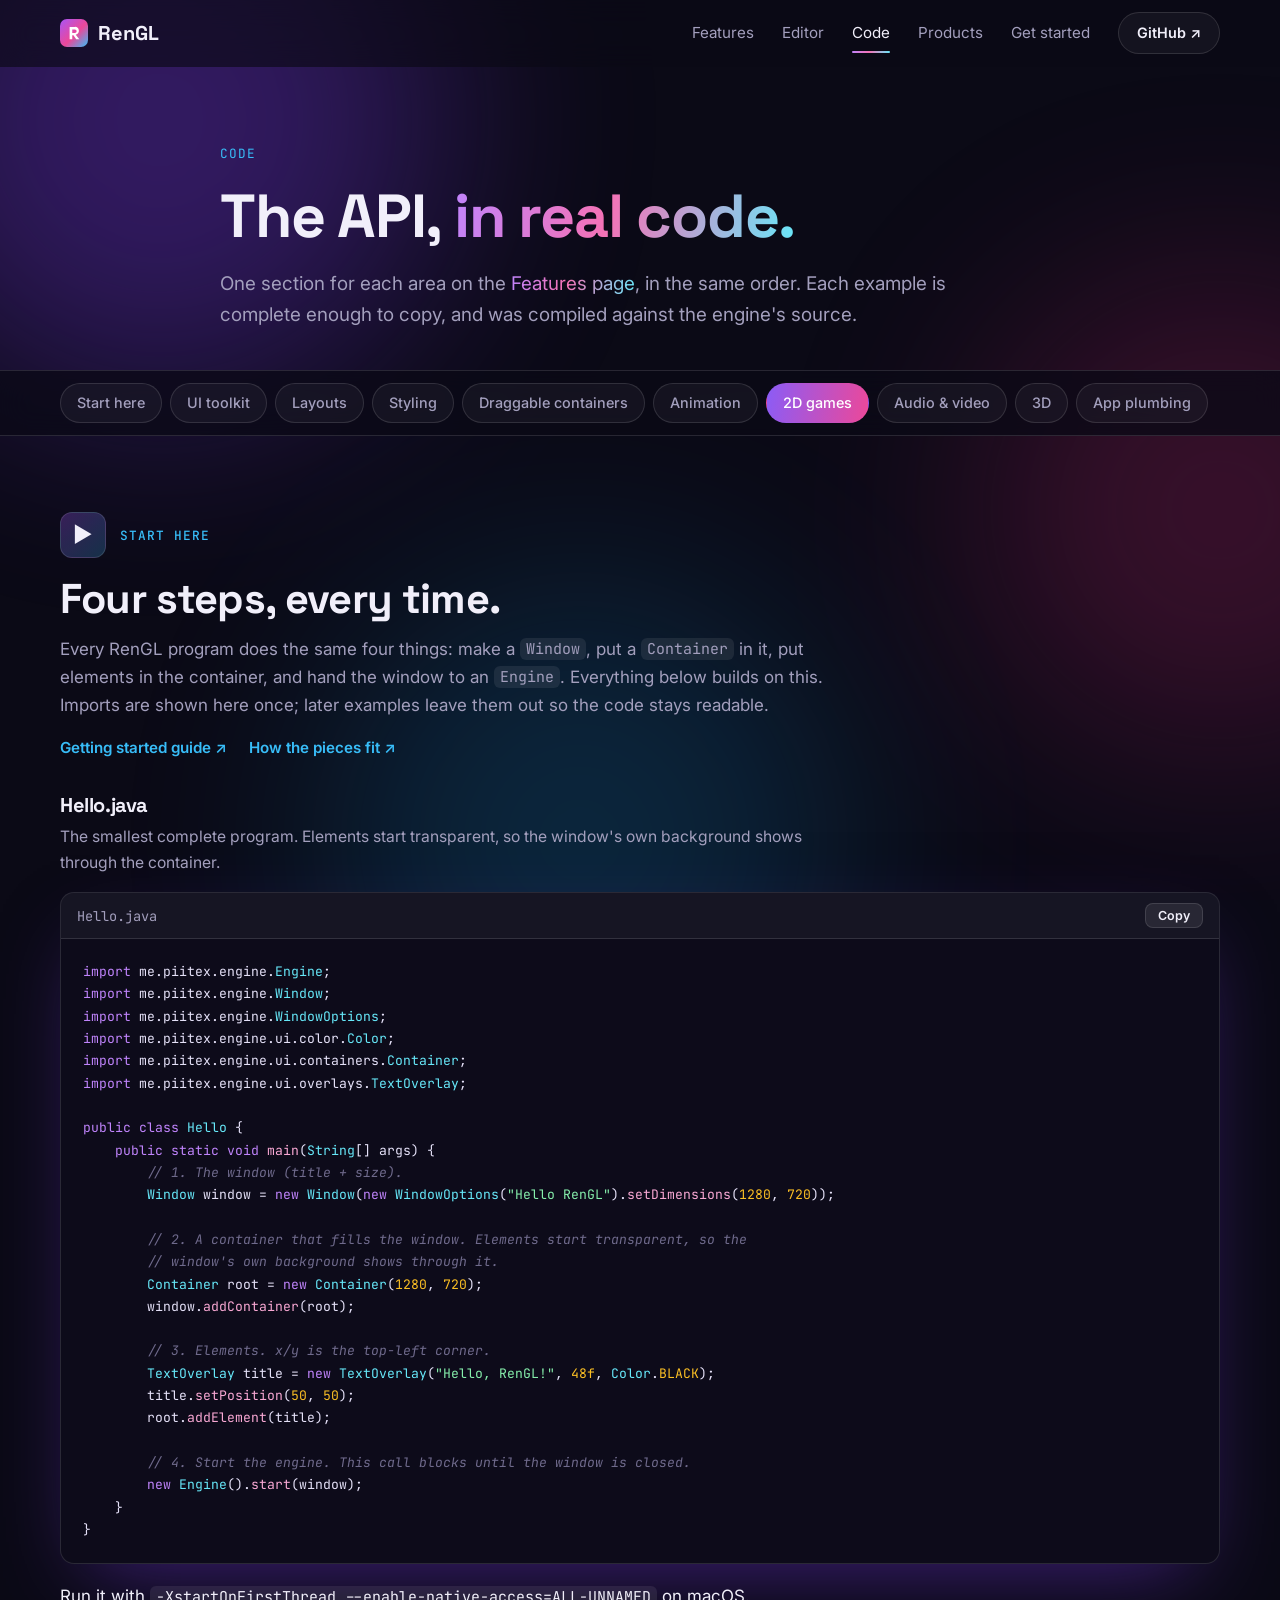
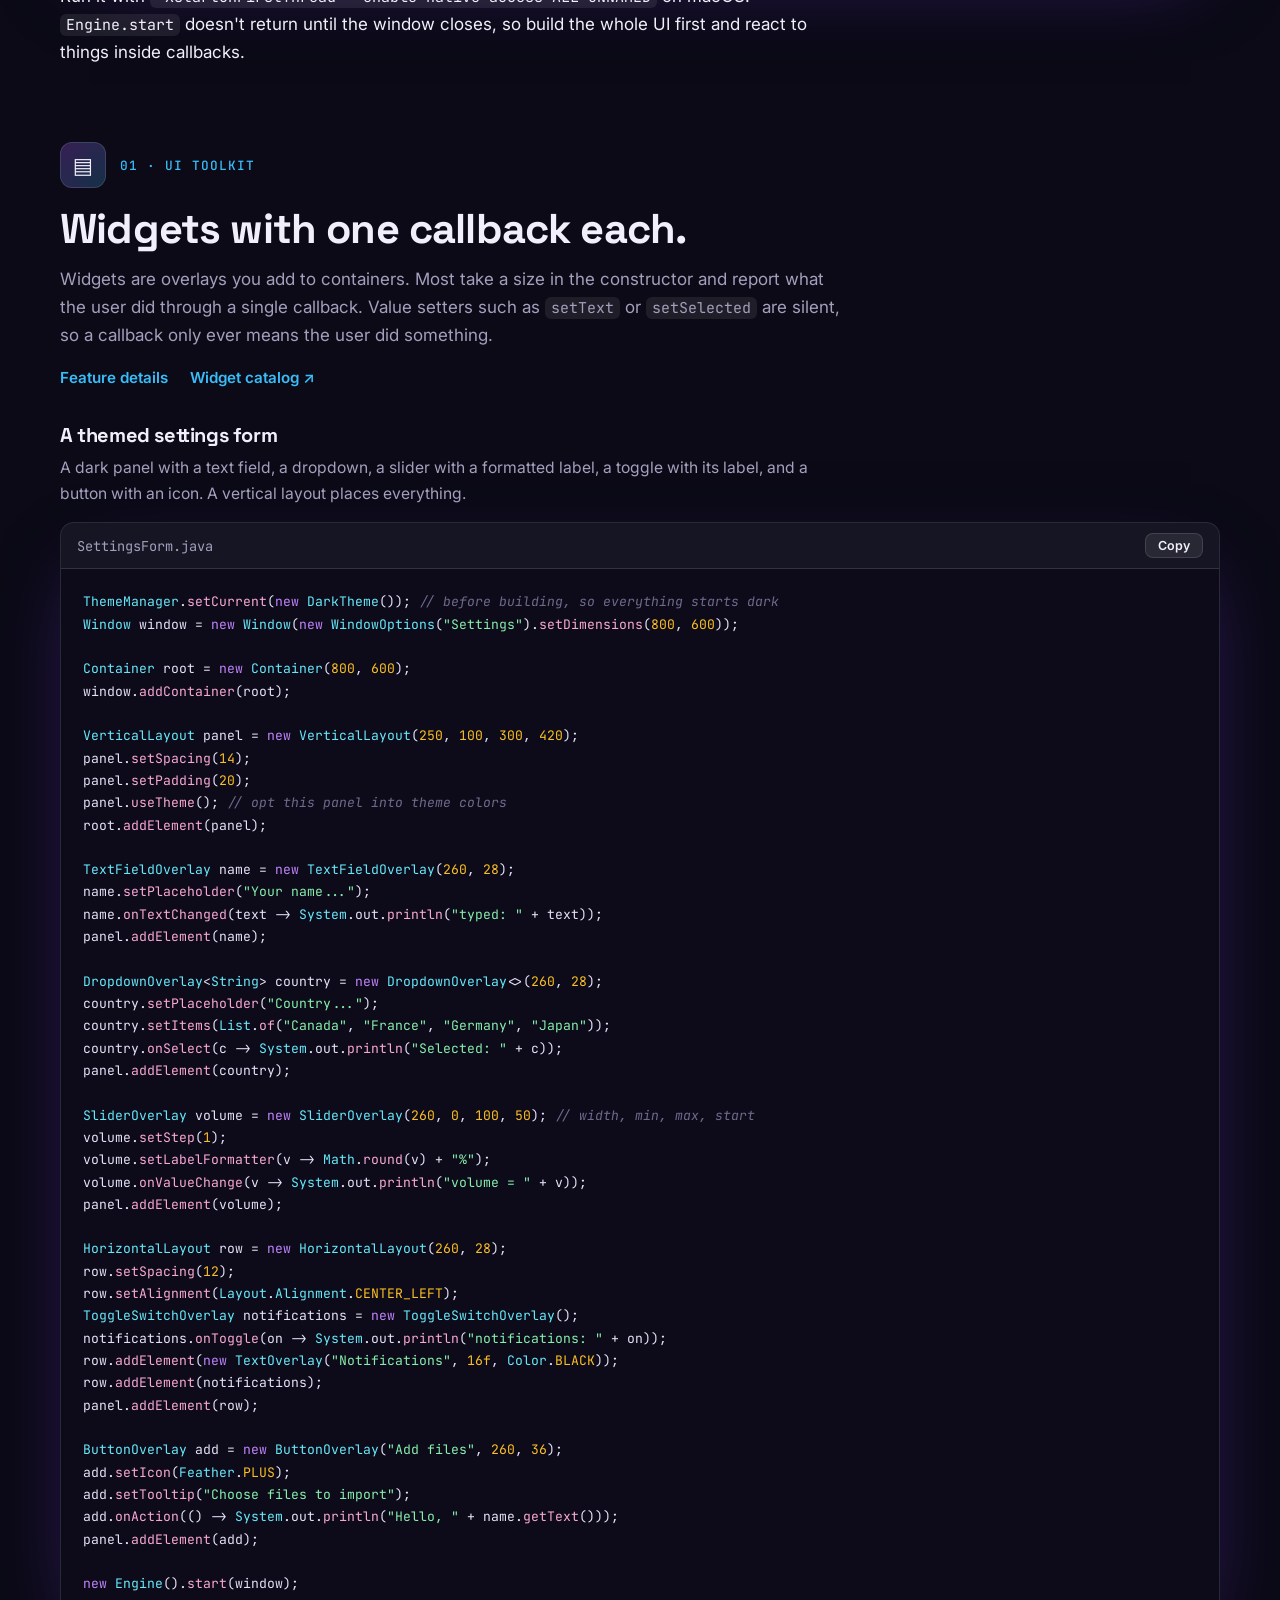
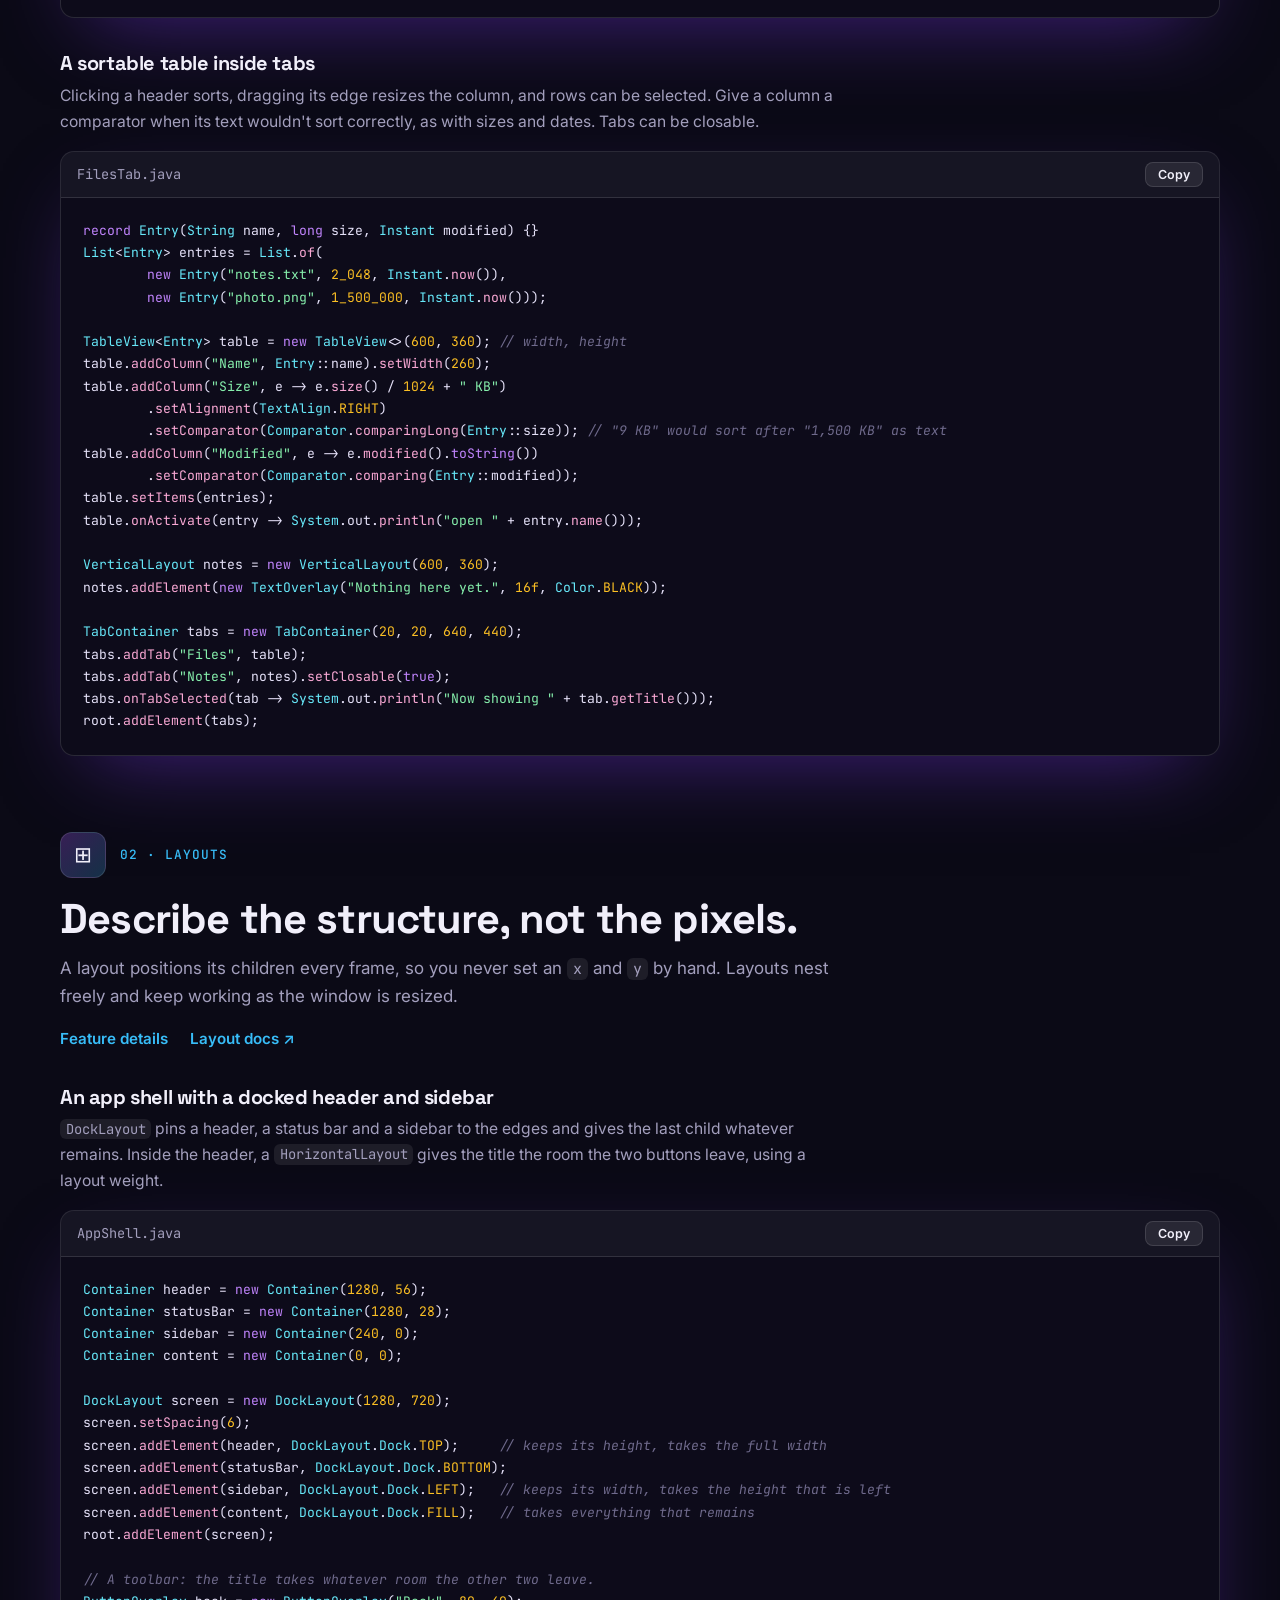
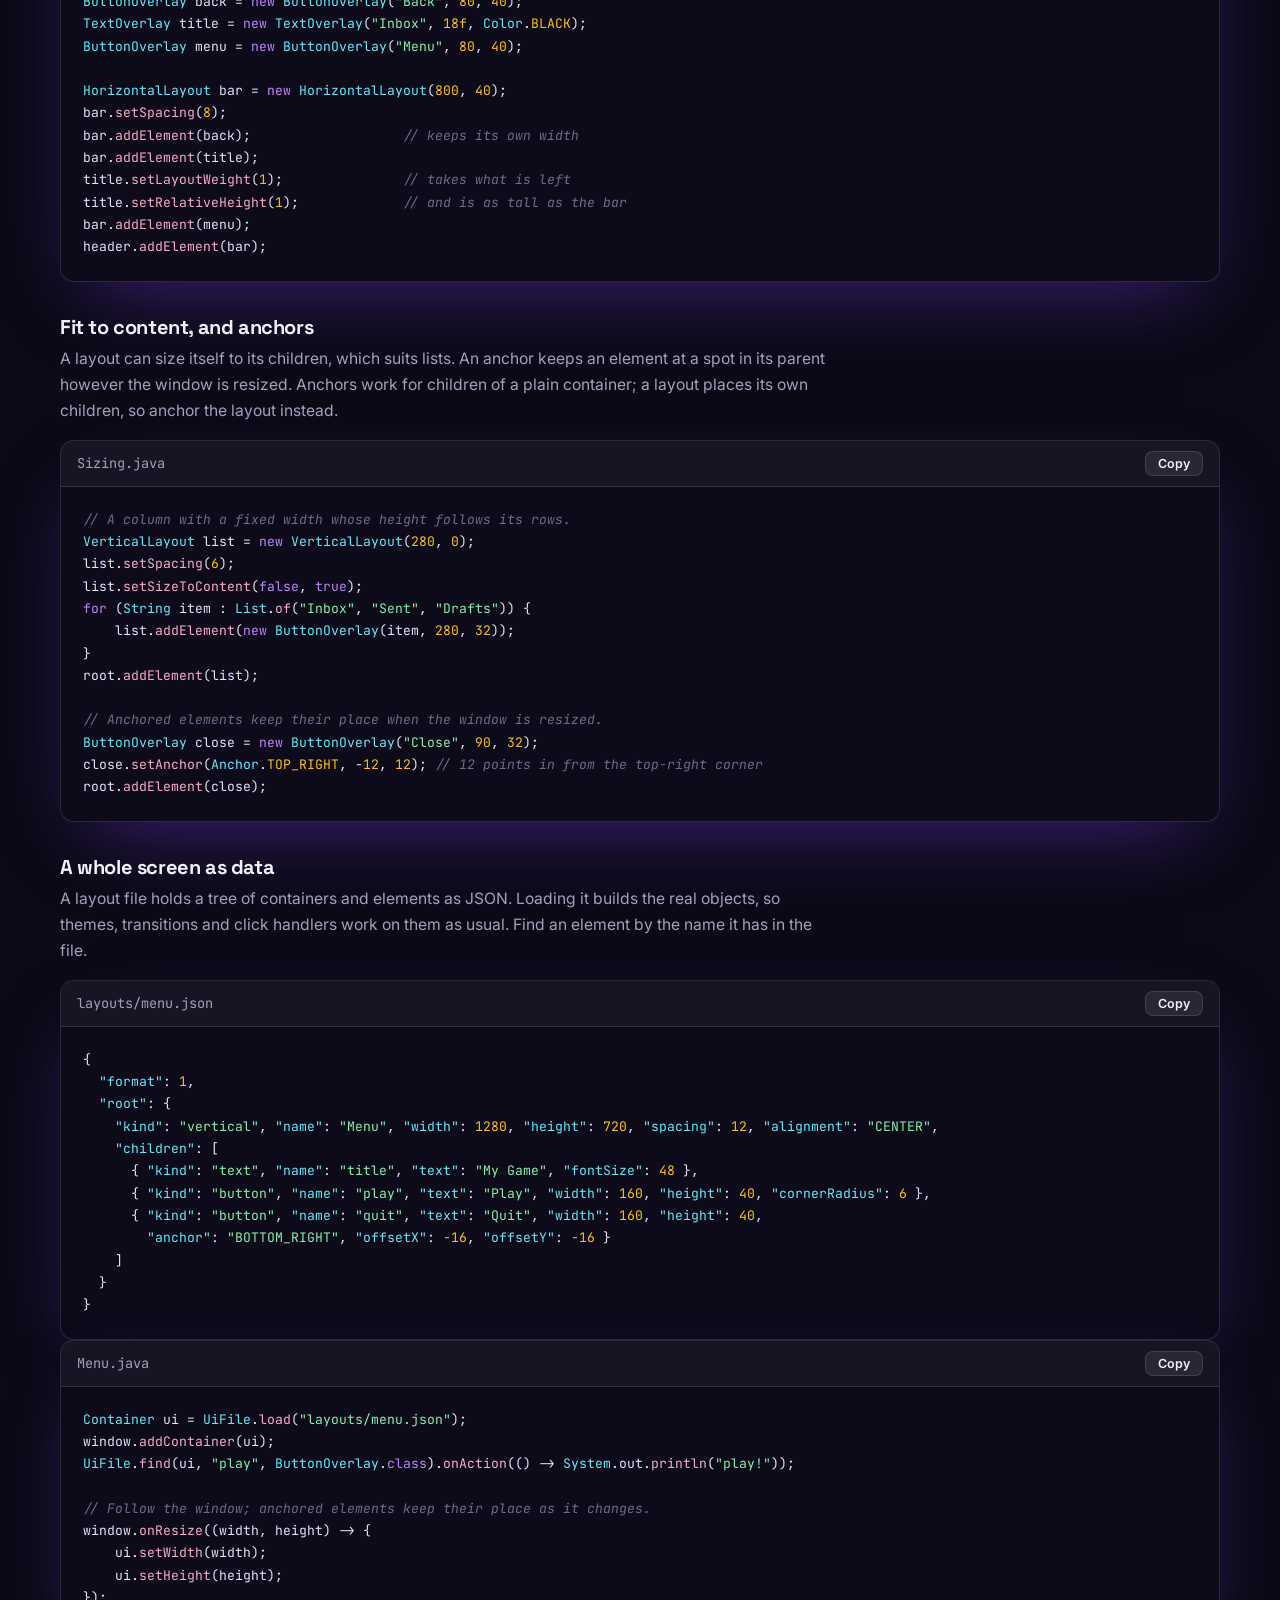
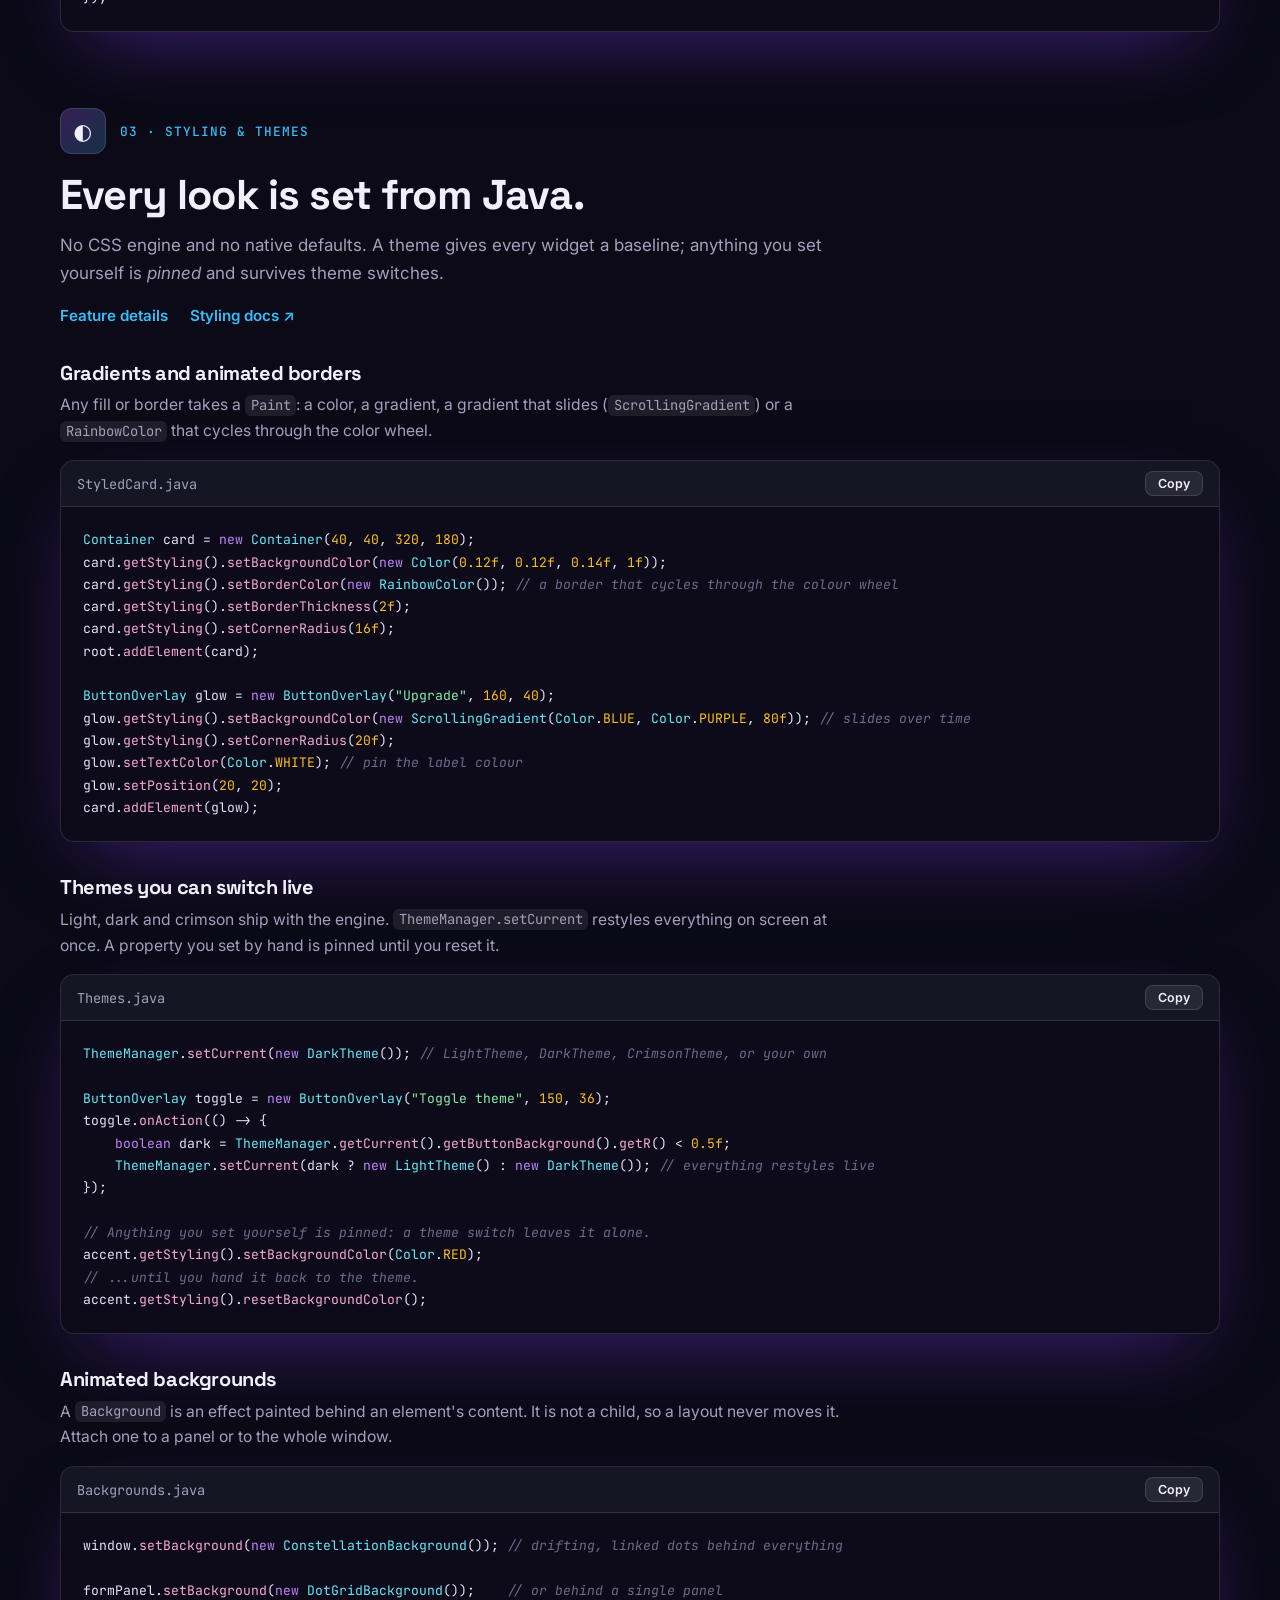
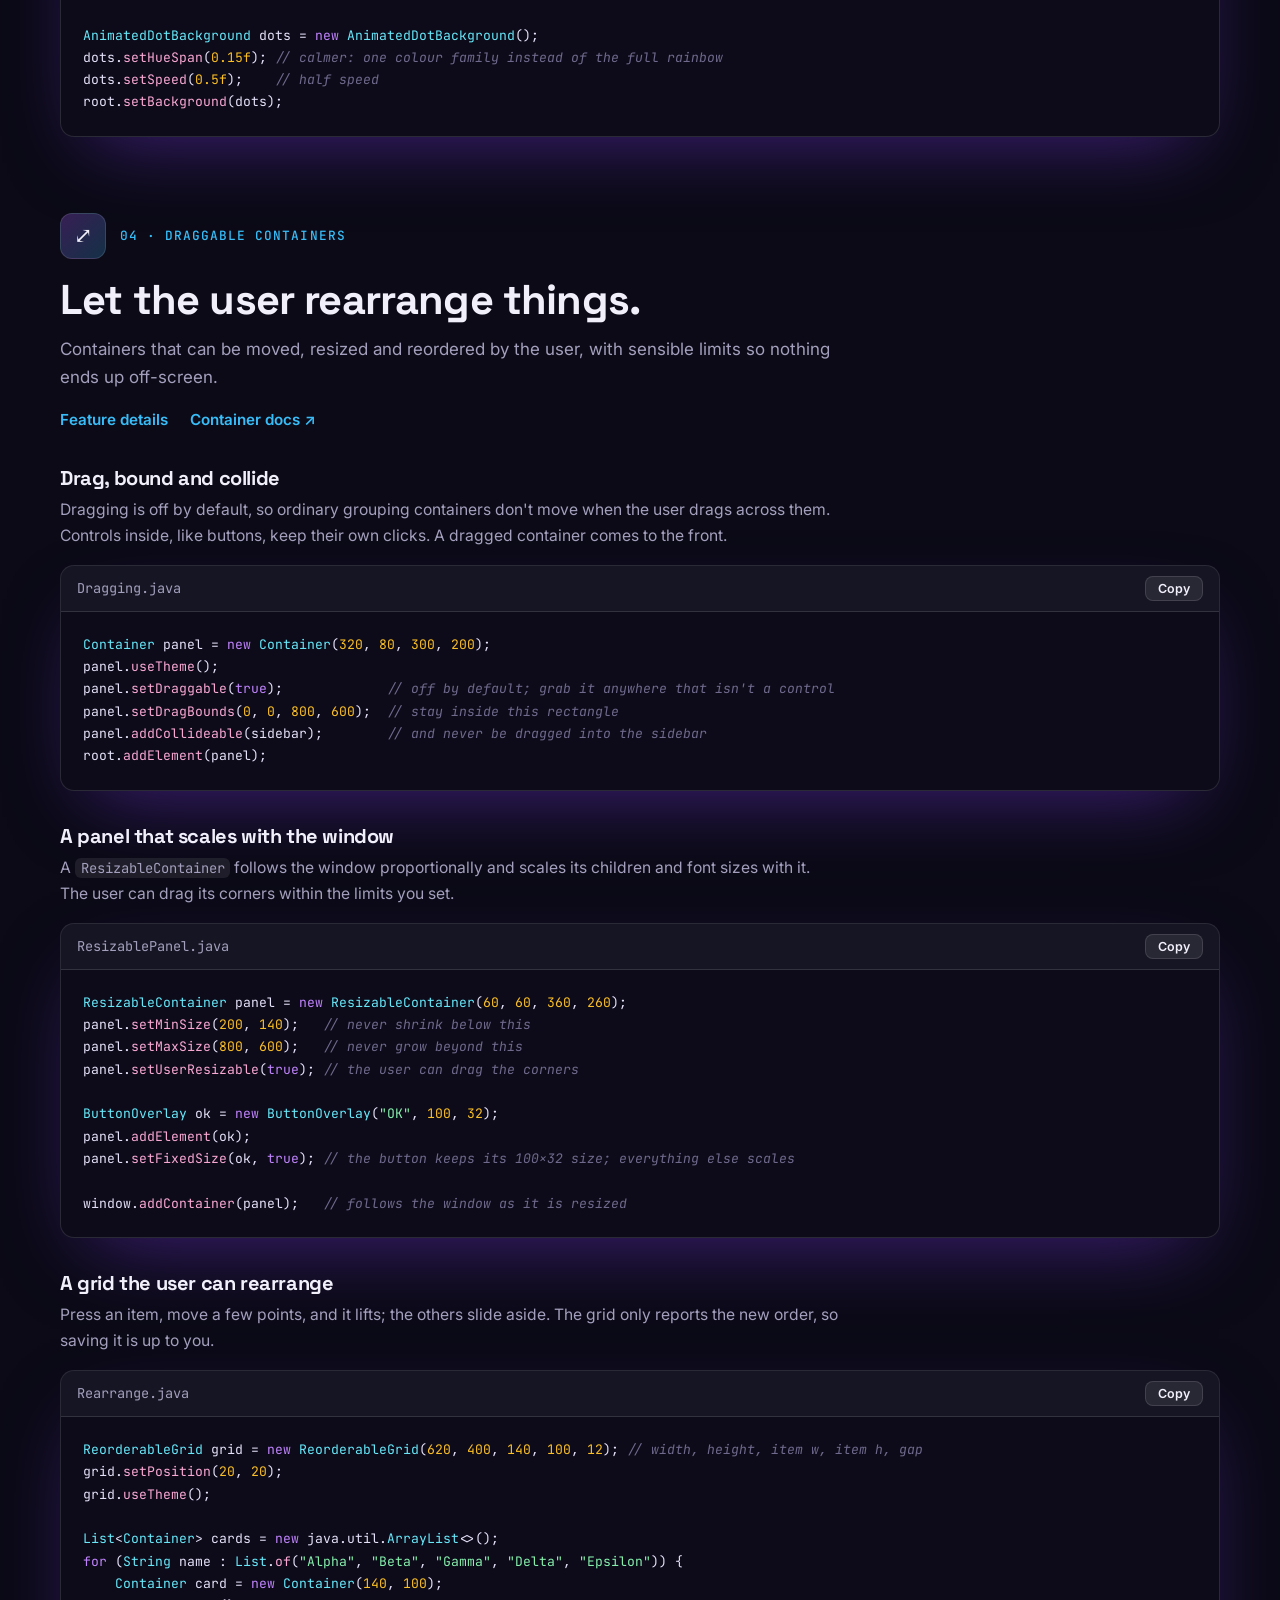
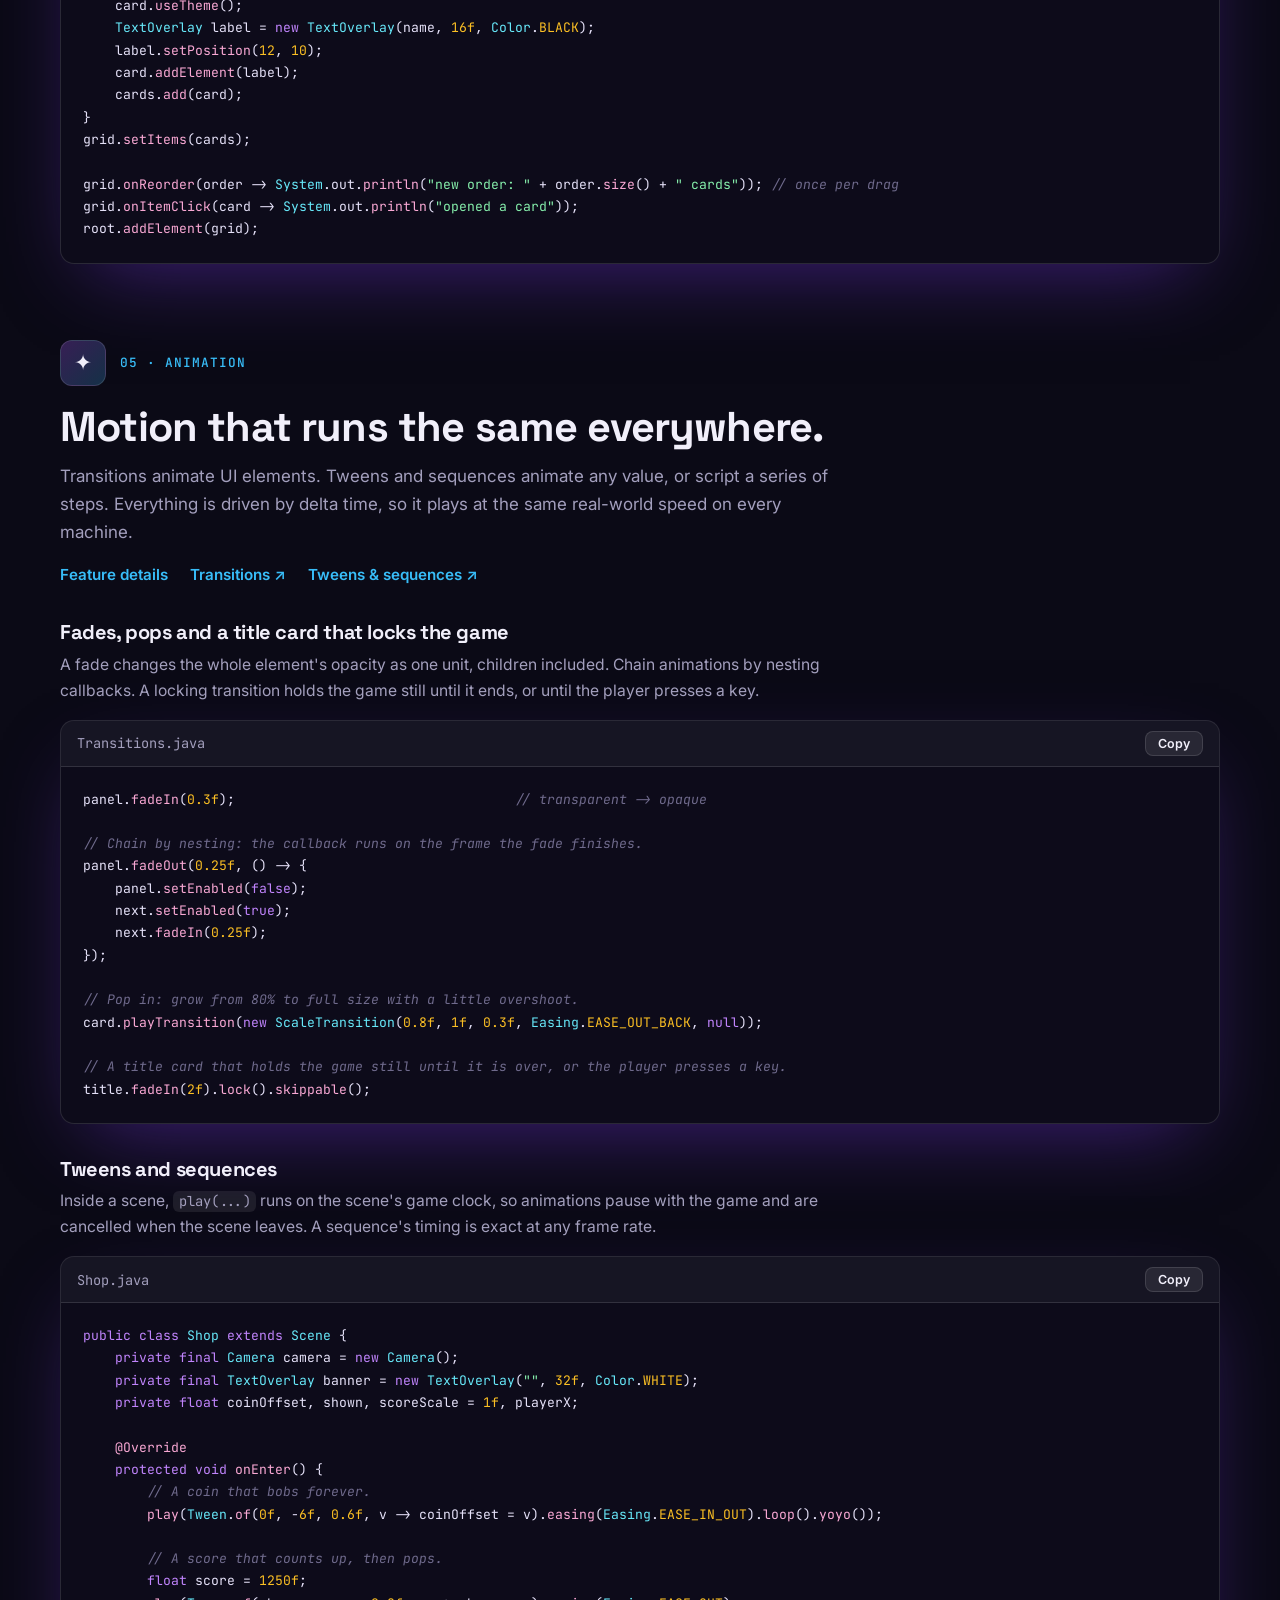
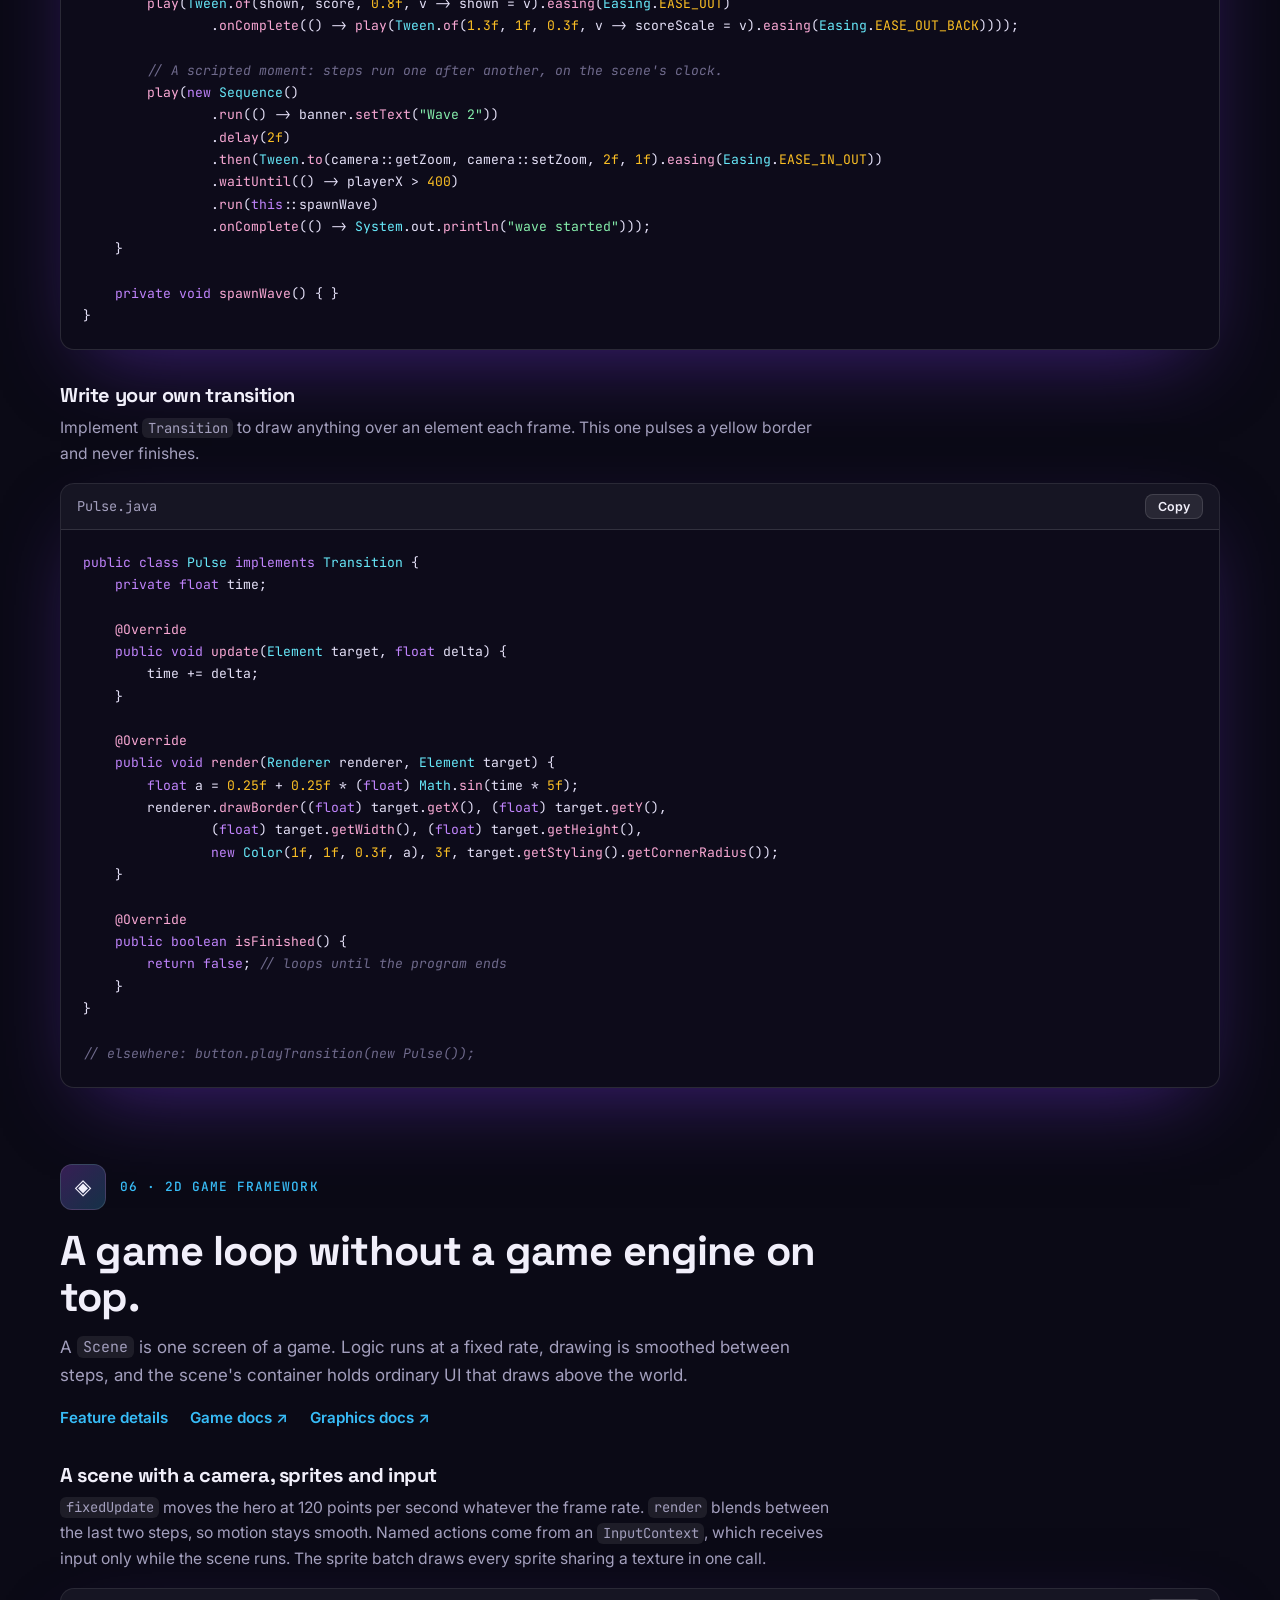
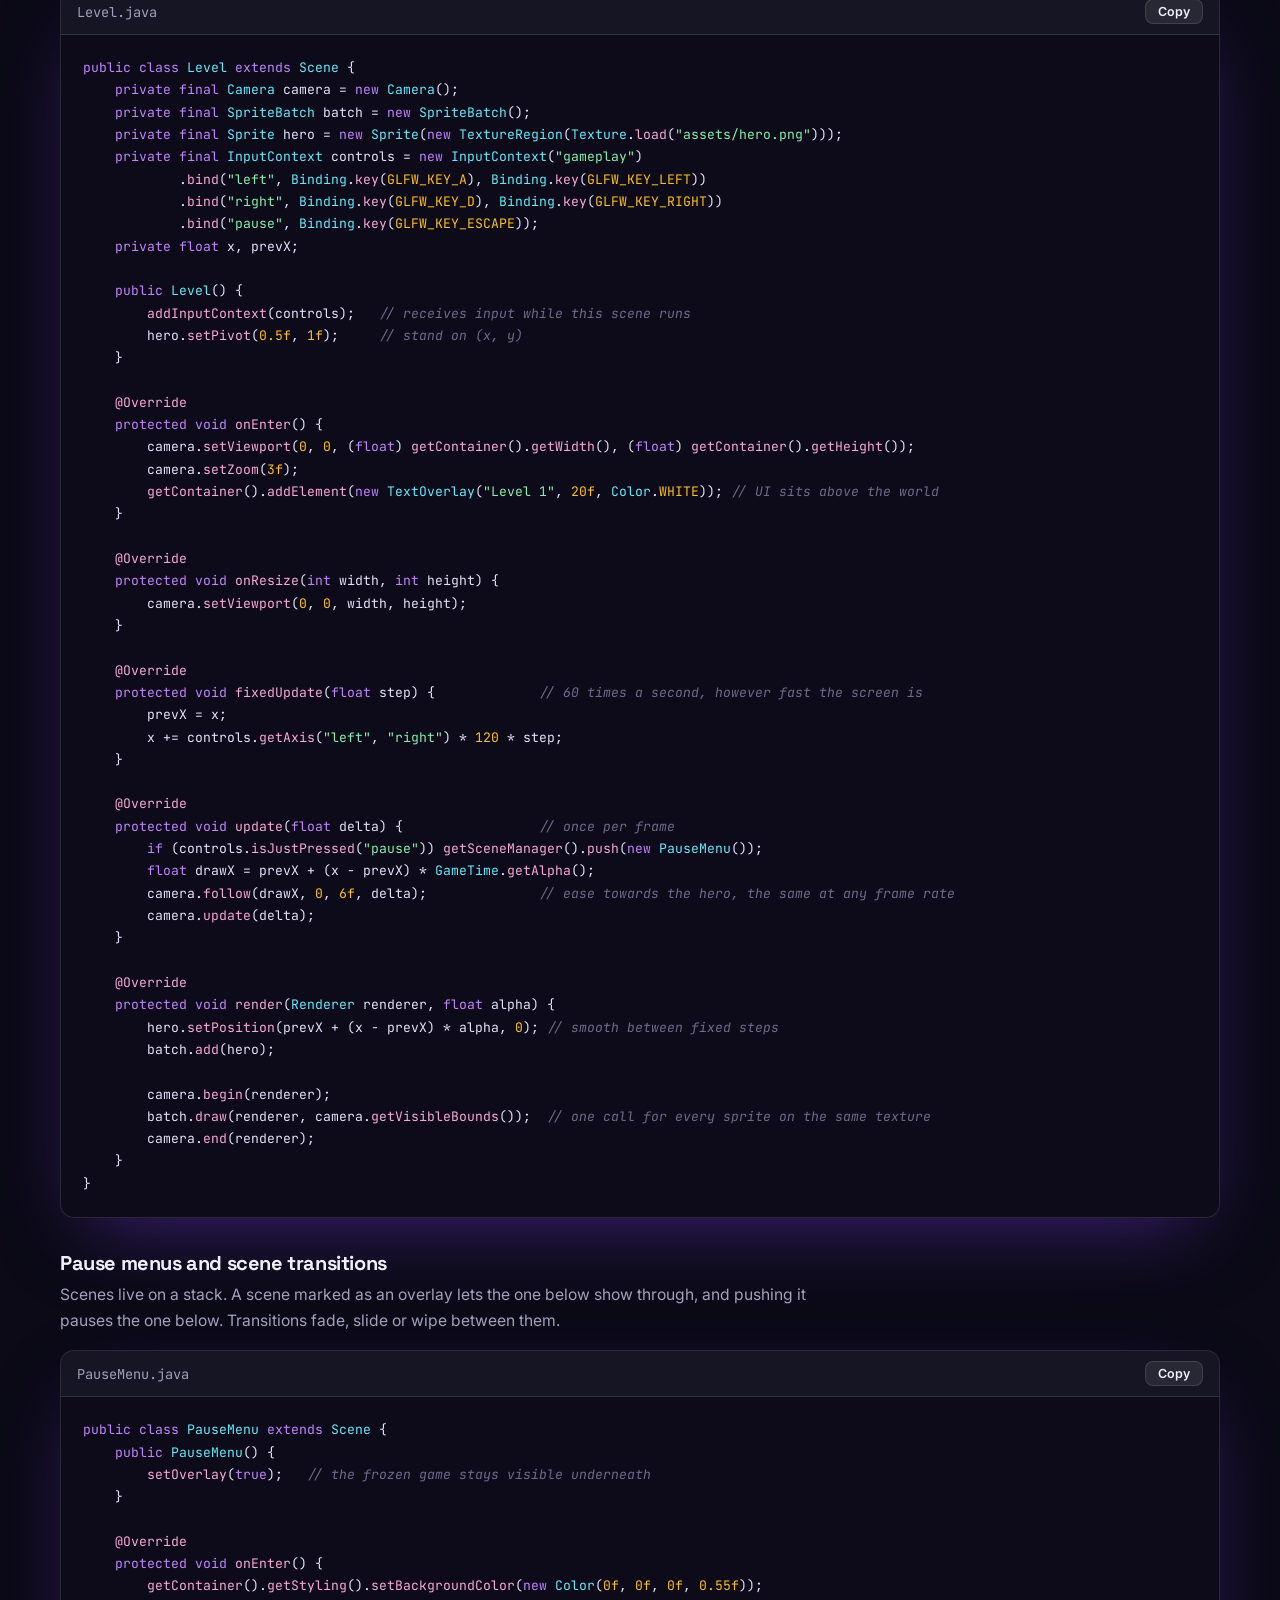
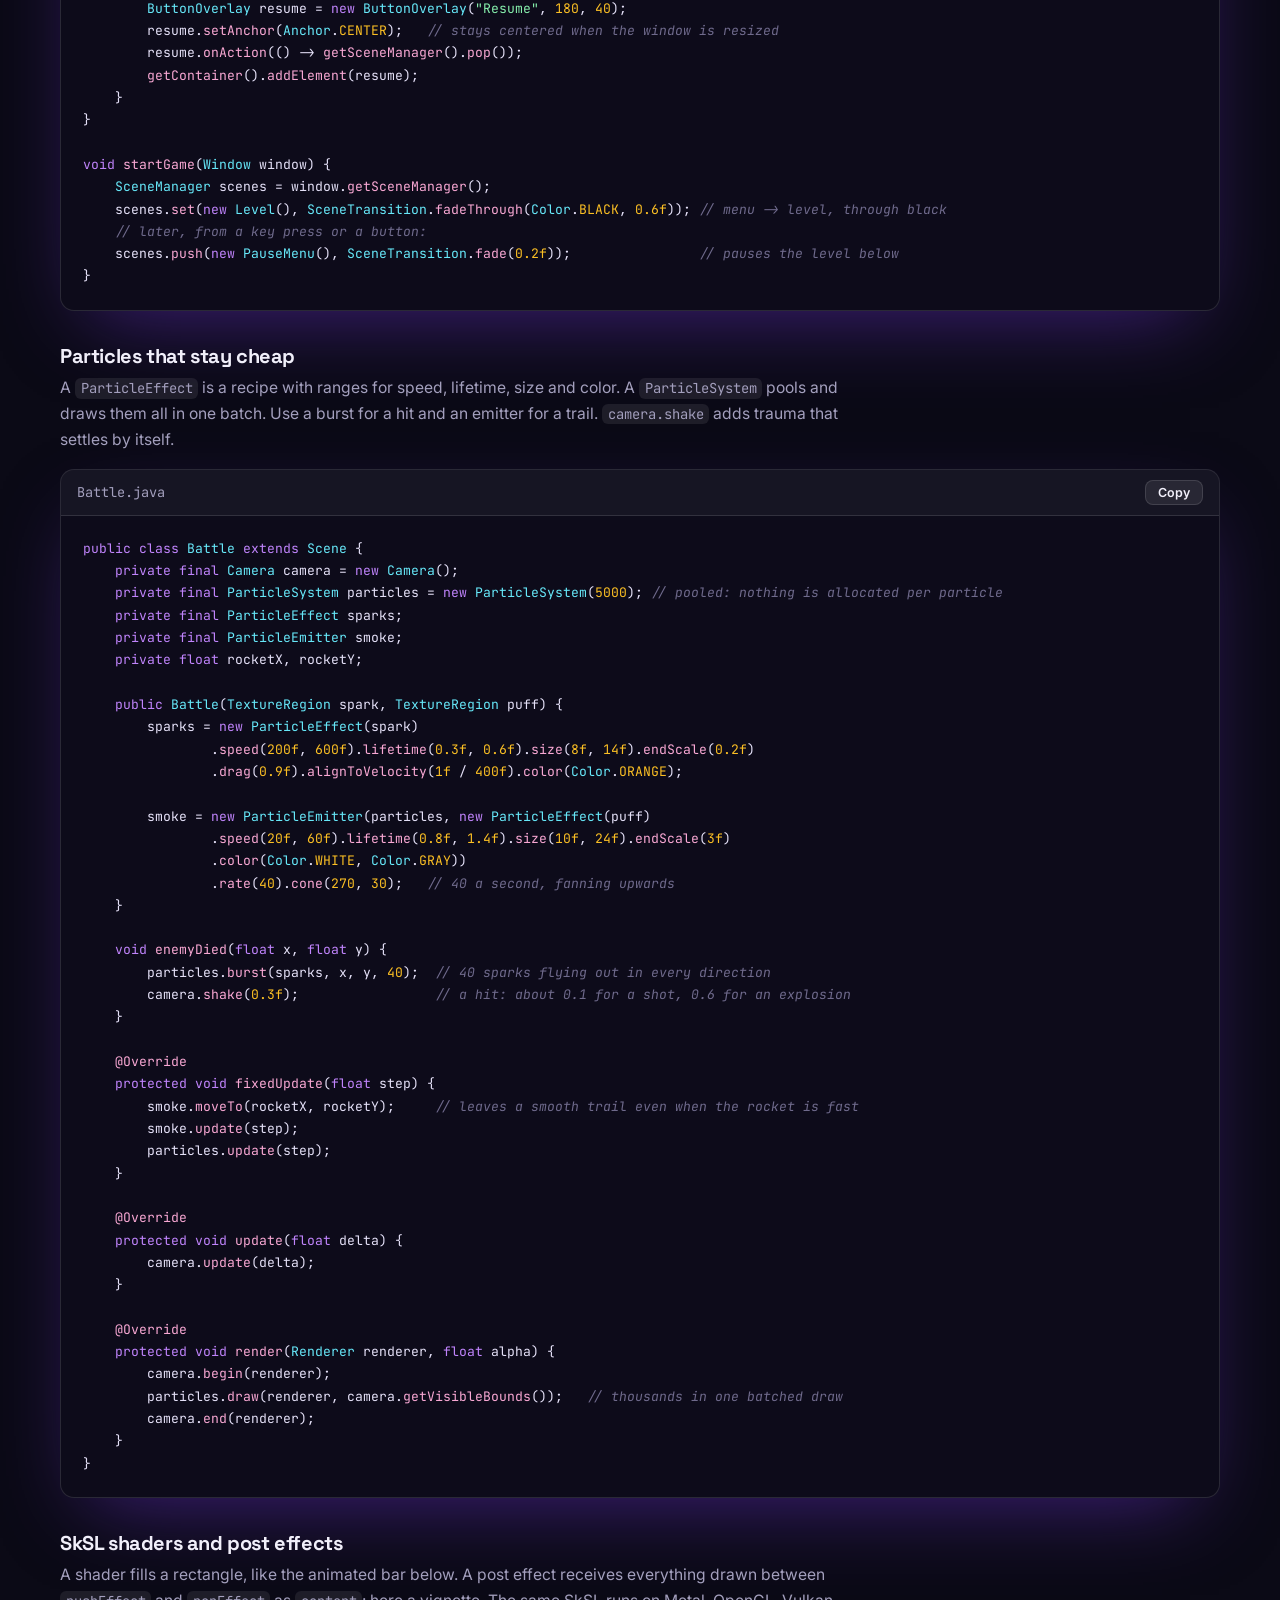
==== commit 93a76cc1: "Updated information" ====
--- a/code.html
+++ b/code.html
@@ -17,7 +17,7 @@
 </head>
 <body>
   <script src="js/layout.js"></script>
-  <noscript><nav class="wrap noscript-nav"><a href="index.html">Home</a><a href="features.html">Features</a><a href="code.html">Code</a><a href="products.html">Products</a></nav></noscript>
+  <noscript><nav class="wrap noscript-nav"><a href="index.html">Home</a><a href="features.html">Features</a><a href="editor.html">Editor</a><a href="code.html">Code</a><a href="products.html">Products</a></nav></noscript>
   <div class="bg-glow" aria-hidden="true"><span></span><span></span><span></span></div>
 
   <main>
--- a/css/style.css
+++ b/css/style.css
@@ -85,12 +85,14 @@
 .media-note { text-align: center; color: var(--muted); font-size: 0.85rem; margin-top: 14px; }
 
 /* Window frame */
-.window { border-radius: 14px; overflow: hidden; border: 1px solid var(--border); background: #0e0c1b; box-shadow: 0 30px 80px -20px rgba(0, 0, 0, 0.7); }
+.window { display: block; border-radius: 14px; overflow: hidden; border: 1px solid var(--border); background: #0e0c1b; box-shadow: 0 30px 80px -20px rgba(0, 0, 0, 0.7); }
 .window-bar { display: flex; gap: 7px; padding: 11px 14px; background: rgba(255, 255, 255, 0.05); border-bottom: 1px solid var(--border); }
 .window-bar i { width: 11px; height: 11px; border-radius: 50%; background: #ff5f57; }
 .window-bar i:nth-child(2) { background: #febc2e; }
 .window-bar i:nth-child(3) { background: #28c840; }
 .window img { width: 100%; aspect-ratio: 1120 / 640; object-fit: cover; }
+.window.natural img { aspect-ratio: auto; height: auto; display: block; }
+.caption { margin-top: 16px; color: var(--muted); font-size: 0.92rem; text-align: center; }
 
 /* ---------- Facts ---------- */
 .facts { display: grid; grid-template-columns: repeat(4, 1fr); border: 1px solid var(--border); border-radius: var(--radius); background: var(--surface); }
